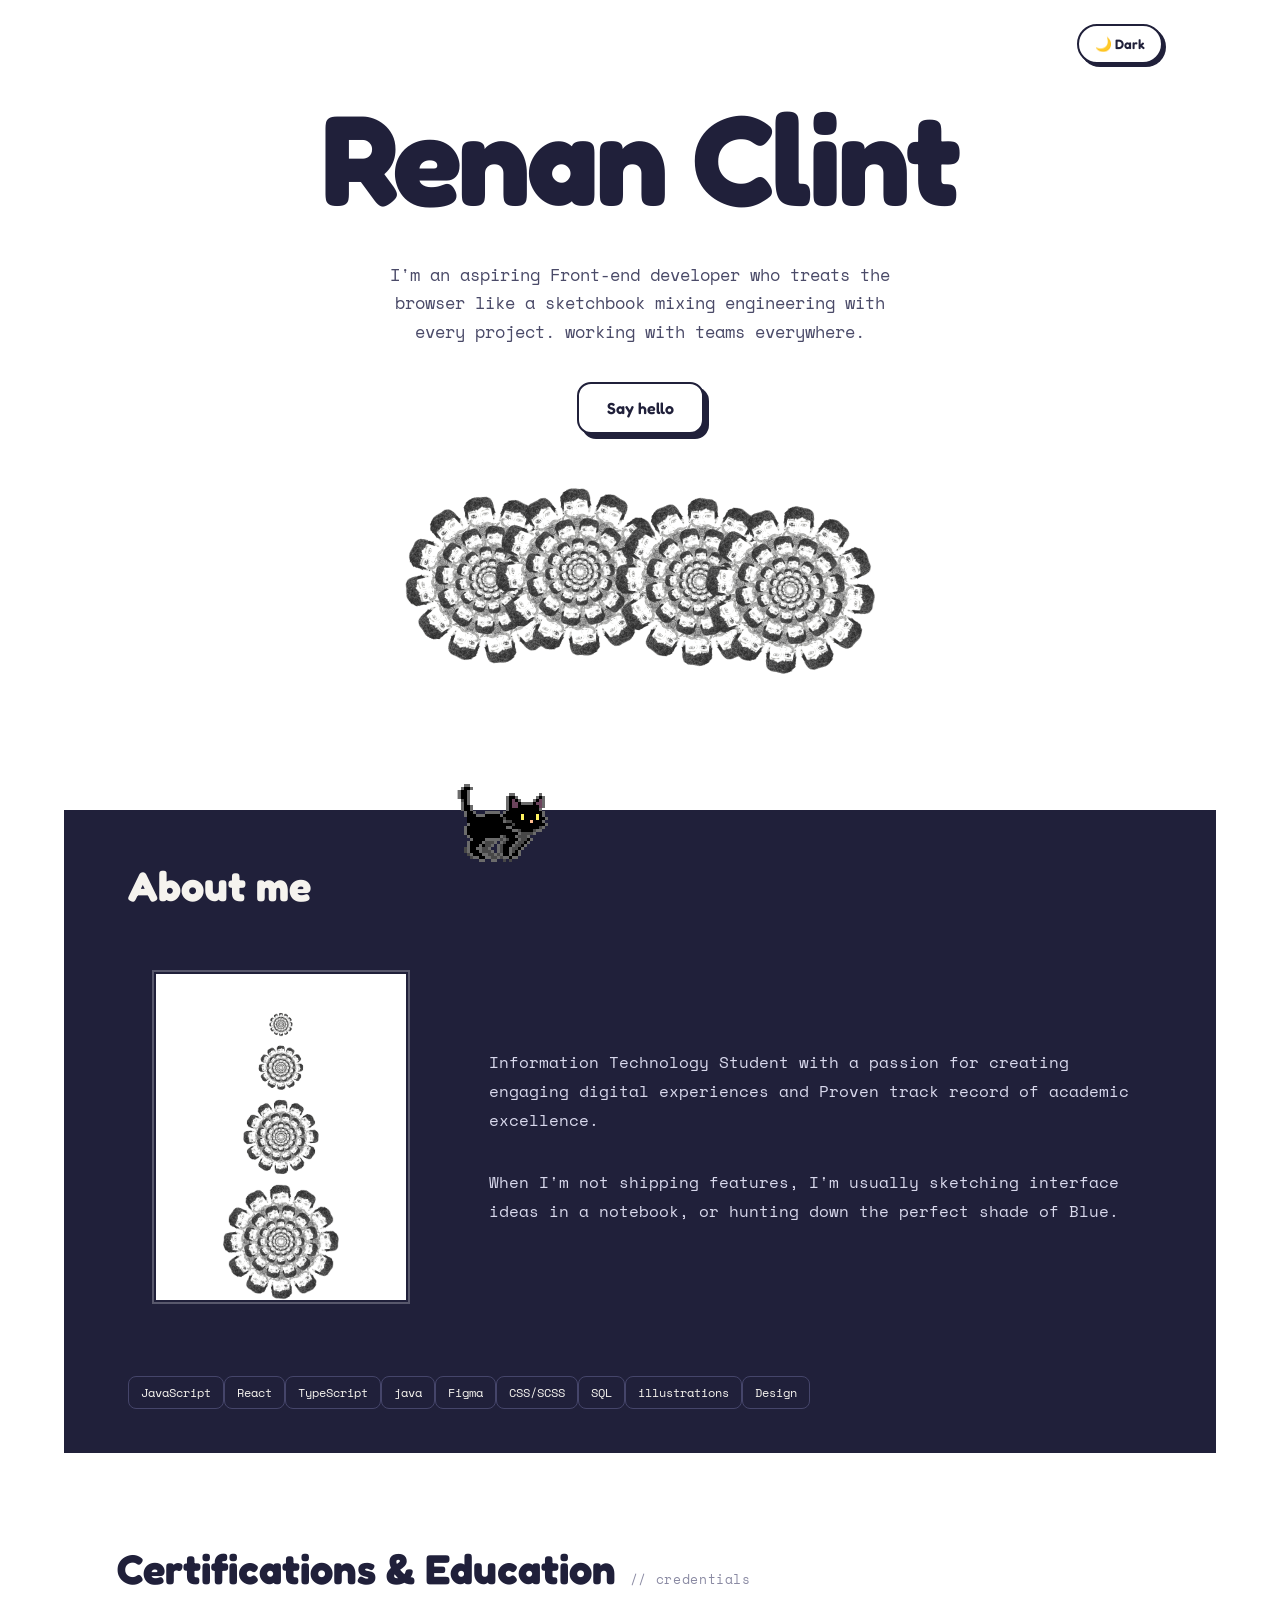
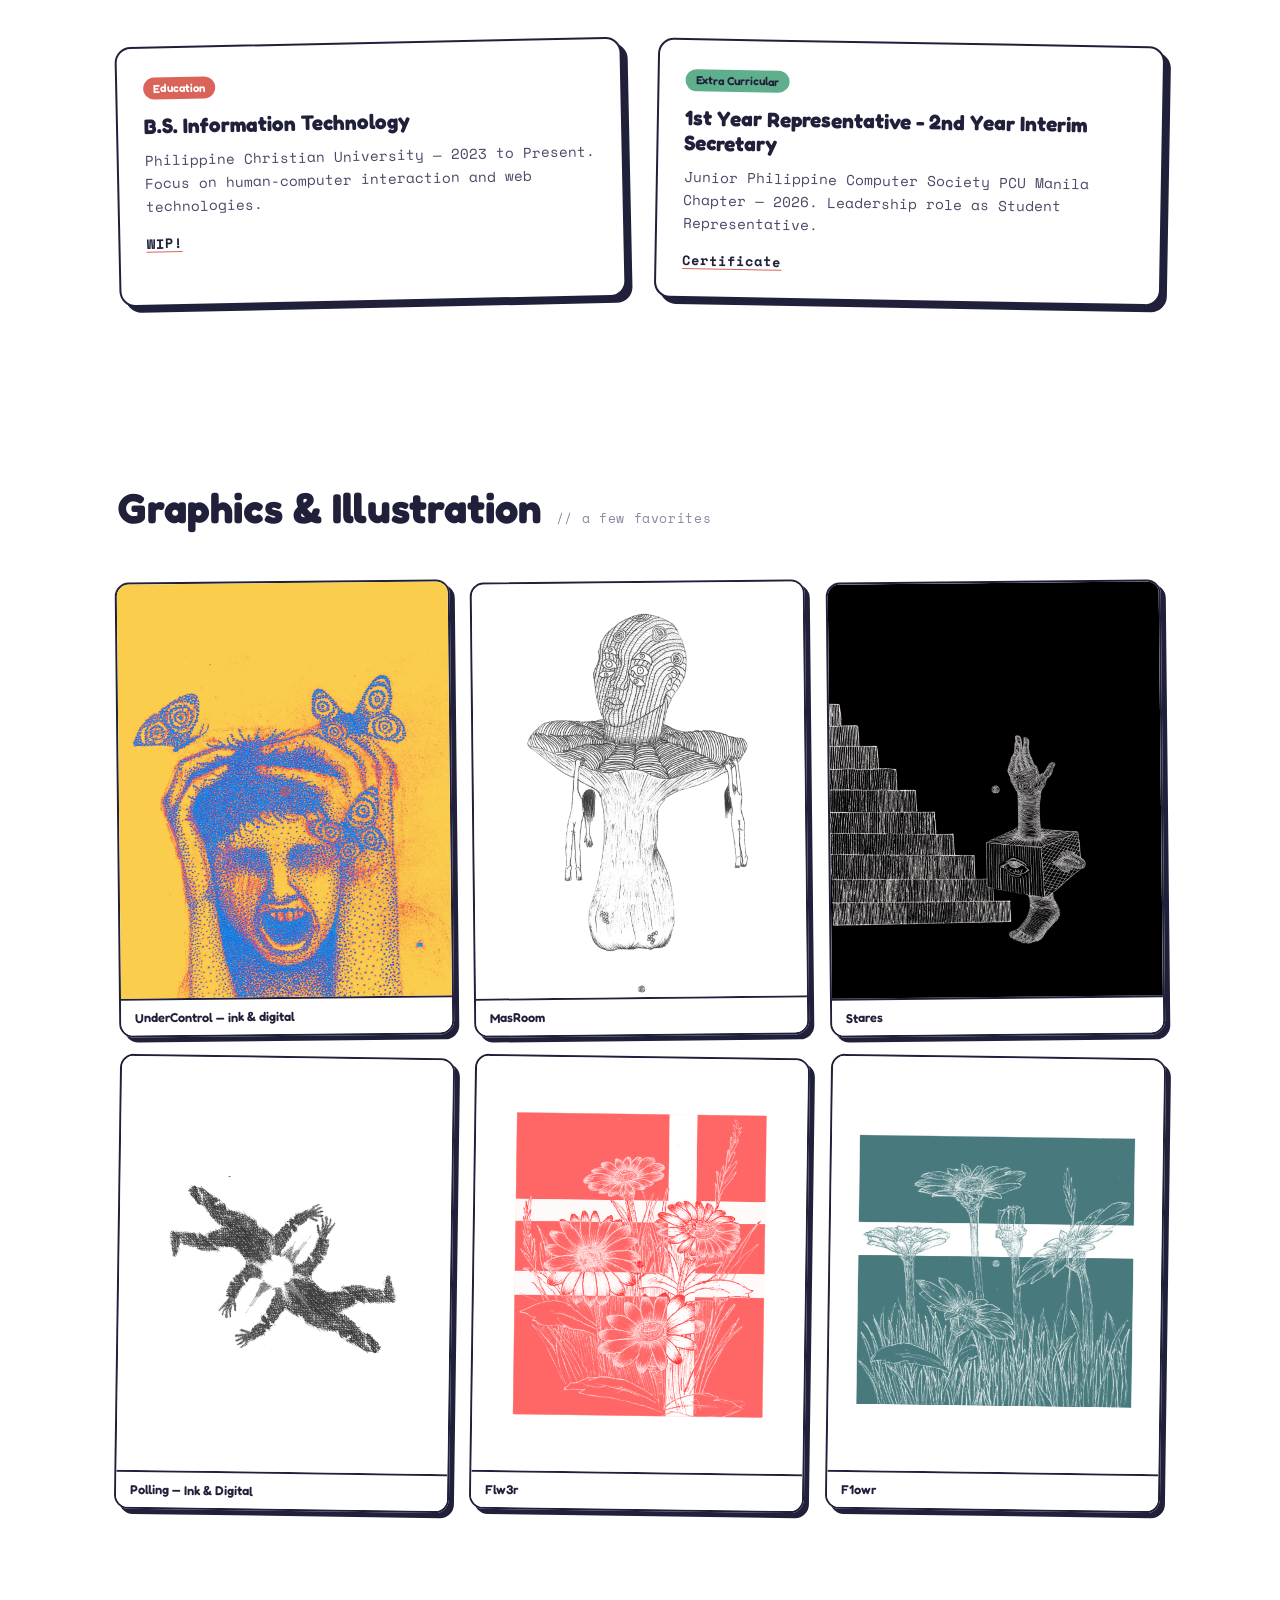
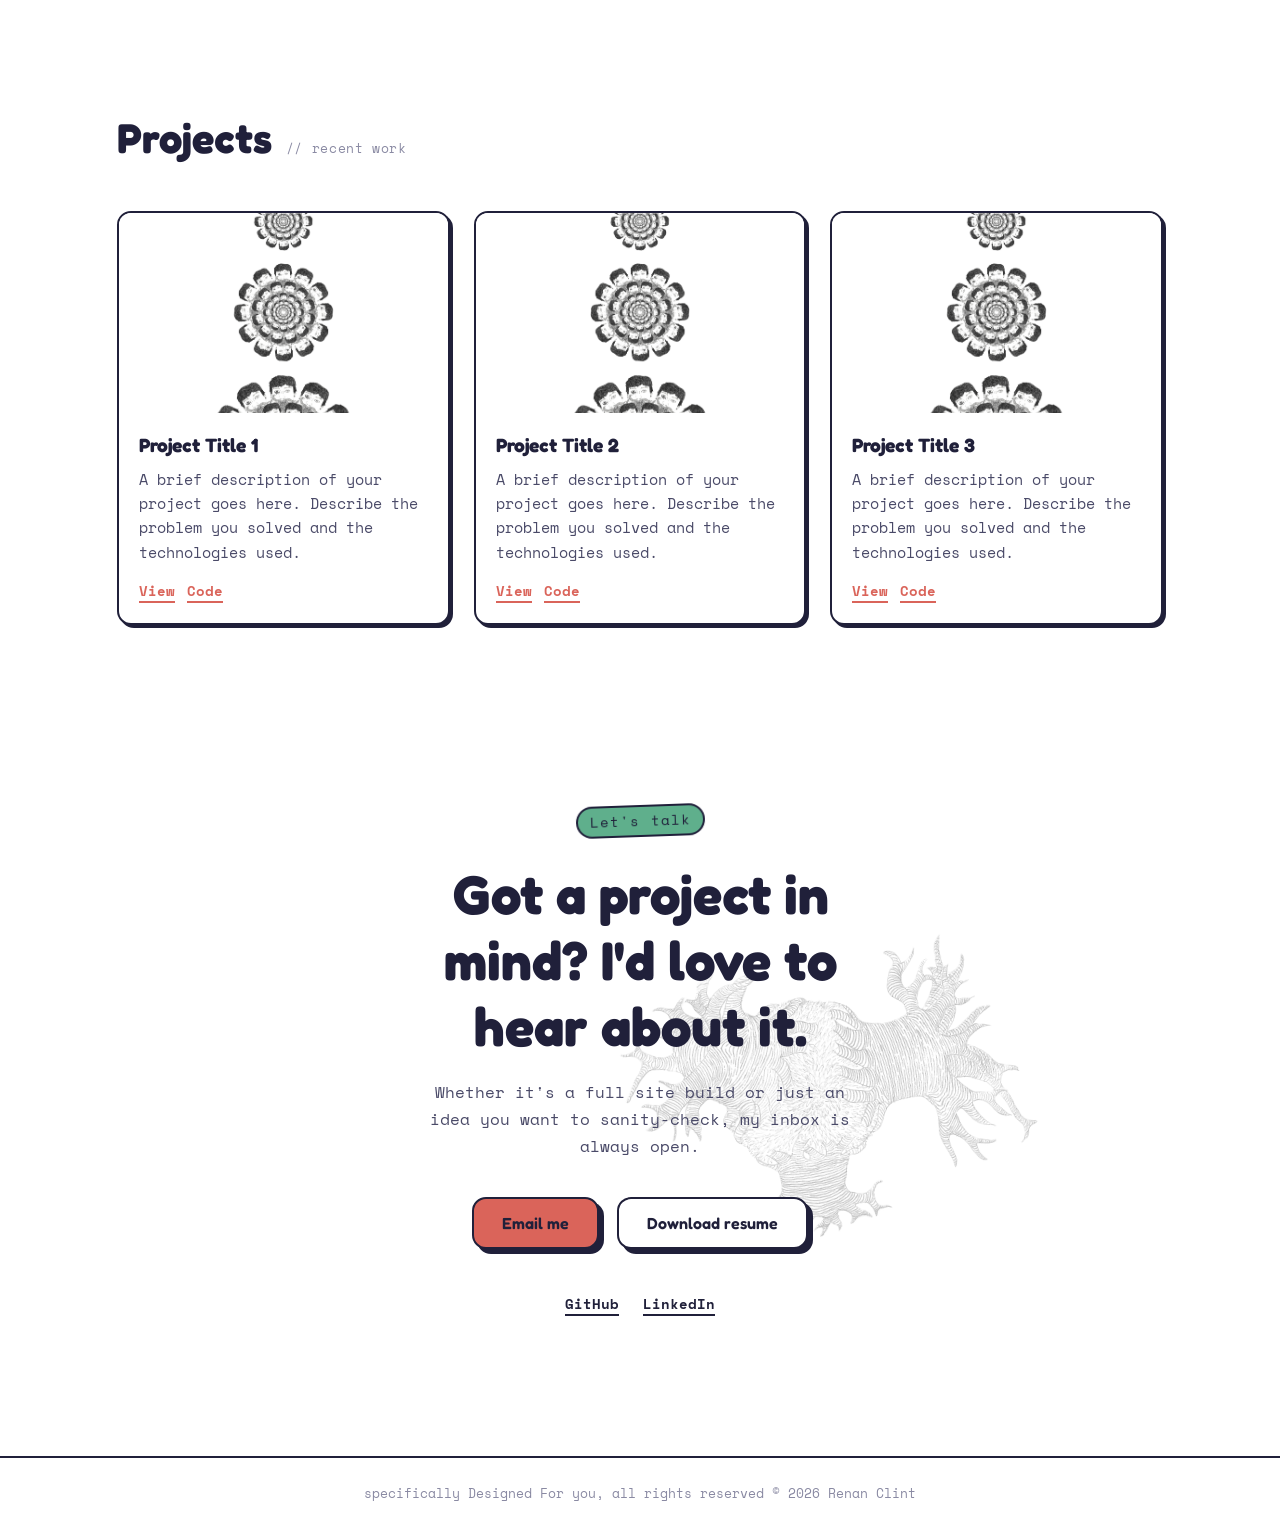
==== index.html @ 92da84ca "posa naga lakad" ====
<!DOCTYPE html>
<html lang="en">
<head>
<meta charset="UTF-8">
<meta name="viewport" content="width=device-width, initial-scale=1.0">
<title>Renan Clint — Portfolio</title>

<!-- Google Fonts: Fredoka (headings/display) + Space Mono (body/code accents) -->
<link rel="preconnect" href="https://fonts.googleapis.com">
<link href="https://fonts.googleapis.com/css2?family=Fredoka:wght@400;500;600;700&family=Space+Mono:wght@400;700&display=swap" rel="stylesheet">

<!-- All visual styling lives in styles.css -->
<link rel="stylesheet" href="styles.css">
</head>
<body>

  
<!-- =====================  NAV  ===================== -->
<!--<!nav>
  <div class="logo"><span class="dot"></span> renanclint</div>
  <ul class="nav-links">
    <li><a href="#home">Home</a></li>
    <li><a href="#about">About</a></li>
    <li><a href="#certifications">Education</a></li>
    <li><a href="#gallery">Gallery</a></li>
    <li><a href="#contact">Contact</a></li>
  </ul>
</nav>
-->
<!-- =====================  HERO / HOME  =====================
     Intro headline + CTA buttons. Edit the name, tagline, and
     hero-sub paragraph below to make this yours. -->
<section id="home">
  <button id="themeToggle" class="theme-toggle" type="button" aria-label="Toggle theme">🌙 Dark</button>

  <!-- decorative floating tags — purely visual, safe to delete or edit text -->
  <!--<div class="pin pin1">
    <img src="images/bilog.jpg" alt="">
  </div>
  <div class="pin pin2"><img src="images/bilog.jpg" alt="">
  </div>
  <div class="pin pin3"><img src="images/bilog.jpg" alt="">
  </div>
  <span class="eyebrow">Hi, I'm Renan Clint </span> -->
  <h1 class="name" id="name">
    <span data-img="images/tentclr.jpg">Renan</span>
    <span data-img="images/wally.jpg">Clint</span>
  </h1>

  <div class="hover-img" id="hoverImg"></div>

  <p class="hero-sub">I'm an aspiring Front-end developer who treats the browser like a sketchbook mixing engineering with every project. working with teams everywhere.</p>
  <div class="hero-cta">
    <a href="#contact" class="btn btn-secondary">Say hello</a>
  </div>

  <div class="photo-stack" id="stack">
    <div class="stack-card" data-base-x="-150" data-base-y="-10" data-rot="-8" style="z-index:1;">
      <img src="images/bilog.jpg" alt="">
    </div>
    <div class="stack-card" data-base-x="-60" data-base-y="-18" data-rot="-3" style="z-index:2;">
      <img src="images/bilog.jpg" alt="">
    </div>
    <div class="stack-card" data-base-x="60" data-base-y="-8" data-rot="3" style="z-index:3;">
      <img src="images/bilog.jpg" alt="">
    </div>
    <div class="stack-card" data-base-x="150" data-base-y="0" data-rot="8" style="z-index:4;">
      <img src="images/bilog.jpg" alt="">
    </div>
  </div>
</section>

<!-- =====================  ABOUT  =====================
     Left column: bio paragraphs + tech stack tags.
     Right column: timeline list (work experience). -->
<section id="about">
  <div class="section-head">
    <h2>About me</h2>
  </div>
  <div class="about-grid">
    <div class="about-visual">
      <div class="about-photo-frame">
        <img src="assts/6.jpg" alt="Portrait of Renan">
      </div>
    </div>

    <div class="about-copy">
      <p> Information Technology Student with a passion for creating engaging digital experiences and Proven track record of academic excellence.</p>
      <p style="margin-top:12px;">When I'm not shipping features, I'm usually sketching interface ideas in a notebook, or hunting down the perfect shade of Blue.</p>
     <!--
      <ul class="about-list">
        <li>
          <div class="role">1st year Representative - JPCS</div>
          <div class="meta">2023 — 2024</div>
        </li>
        <li>
          <div class="role"> Interim Secretary - JPCS</div>
          <div class="meta">2024 — 2025</div>
        </li>
      </ul> -->
    </div> <div class="stack"> 
        <span>JavaScript</span><span>React</span><span>TypeScript</span><span>java</span><span>Figma</span><span>CSS/SCSS</span><span>SQL</span><span>illustrations</span><span>Design</span>
      </div>
  </div>
</section>

<!-- =====================  CERTIFICATIONS & EDUCATION  =====================
     Each .card below is one certification or degree. Copy/paste a
     .card block to add more — the tab color cycles automatically
     based on card position (see .card:nth-child rules in styles.css). -->
<section id="certifications">
  <div class="section-head">
    <h2>Certifications &amp; Education</h2>
    <span class="tag">// credentials</span>
  </div>
  <div class="cert-grid">

    <!-- Certification 1 
    <div class="card">
      <span class="tab">Certification</span>
      <h3>AWS Certified Developer</h3>
      <p>Associate-level certification covering cloud application design, deployment, and debugging on AWS.</p>
      <div class="links">
        <a href="#">Verify</a>
      </div>
    </div>

     Certification 2
    <div class="card">
      <span class="tab">Certification</span>
      <h3>Google UX Design</h3>
      <p>Professional certificate covering user research, wireframing, prototyping, and usability testing.</p>
      <div class="links">
        <a href="#">Verify</a>
      </div>
    </div>
      -->

    <!-- Education 1 -->
    <div class="card card-clickable" data-img="assts/6.jpg" data-description="Focused on human-computer interaction and web technologies with hands-on projects in frontend development and UI/UX design.">
      <span class="tab">Education</span>
      <h3>B.S. Information Technology</h3>
      <p>Philippine Christian University — 2023 to Present. Focus on human-computer interaction and web technologies.</p>
      <div class="links">
        <a href="#">WIP!</a>
      </div>
    </div>

    <!-- Education 2 -->
    <div class="card card-clickable" data-img="assts/6.jpg" data-description="Served as student representative, organizing events and initiatives. Promoted leadership and community engagement among student body.">
      <span class="tab">Extra Curricular</span>
      <h3>1st Year Representative - 2nd Year Interim Secretary</h3>
      <p>Junior Philippine Computer Society PCU Manila Chapter — 2026. Leadership role as Student Representative.</p>
      <div class="links">
        <a href="#">Certificate</a>
      </div>
    </div>

  </div>
</section>

<!-- =====================  GALLERY  =====================
     A masonry-style grid of graphics/illustrations (see .gallery
     in styles.css). Swap the img src for your own artwork and edit
     the caption text under each. Add or remove .gallery-item
     blocks freely — the layout re-flows automatically.
     Clicking an image opens it full-size (see setupGalleryLightbox
     in script.js). -->
<section id="gallery">
  <div class="section-head">
    <h2>Graphics &amp; Illustration</h2>
    <span class="tag">// a few favorites</span>
  </div>
  <div class="gallery">

    <div class="gallery-item">
      <img src="assts/sgaw.jpg" alt="Illustration placeholder 1">
      <div class="caption">UnderControl — ink &amp; digital</div>
    </div>

    <div class="gallery-item">
      <img src="assts/polling.jpg" alt="Illustration placeholder 2">
      <div class="caption">Polling — Ink & Digital</div>
    </div>

    <div class="gallery-item">
      <img src="assts/mushroom.jpg" alt="Illustration placeholder 3">
      <div class="caption">MasRoom</div>
    </div>

    <div class="gallery-item">
      <img src="assts/plower 3.jpg" alt="Illustration placeholder 4">
      <div class="caption">Flw3r</div>
    </div>

    <div class="gallery-item">
      <img src="assts/stares.jpg" alt="Illustration placeholder 5">
      <div class="caption">Stares</div>
    </div>

    <div class="gallery-item">
      <img src="assts/plower 1.jpg" alt="Illustration placeholder 6">
      <div class="caption">F1owr</div>
    </div>

  </div>
</section>

<!-- =====================  PROJECTS  =====================
     Showcase your work and projects. Each .project-card 
     displays a project with title, description, and links. -->
<section id="projects">
  <div class="section-head">
    <h2>Projects</h2>
    <span class="tag">// recent work</span>
  </div>
  <div class="projects-grid">
    <div class="project-card">
      <img src="assts/6.jpg" alt="Project 1">
      <div class="project-content">
        <h3>Project Title 1</h3>
        <p>A brief description of your project goes here. Describe the problem you solved and the technologies used.</p>
        <div class="links">
          <a href="#">View</a>
          <a href="#">Code</a>
        </div>
      </div>
    </div>

    <div class="project-card">
      <img src="assts/6.jpg" alt="Project 2">
      <div class="project-content">
        <h3>Project Title 2</h3>
        <p>A brief description of your project goes here. Describe the problem you solved and the technologies used.</p>
        <div class="links">
          <a href="#">View</a>
          <a href="#">Code</a>
        </div>
      </div>
    </div>

    <div class="project-card">
      <img src="assts/6.jpg" alt="Project 3">
      <div class="project-content">
        <h3>Project Title 3</h3>
        <p>A brief description of your project goes here. Describe the problem you solved and the technologies used.</p>
        <div class="links">
          <a href="#">View</a>
          <a href="#">Code</a>
        </div>
      </div>
    </div>
  </div>
</section>

<!-- =====================  CONTACT  =====================
     Closing CTA — update the mailto link, resume link, and
     social links (currently placeholder "#" hrefs). -->
<section id="contact">
  <div class="floating-card" id="floatingCard" data-base-x="0" data-base-y="0" data-rot="4">
    <img src="images/Baobab.jpg" alt="Floating card background">
  </div>
  
  <div class="eyebrow" style="background:var(--mint);">Let's talk</div>
  <h2>Got a project in mind? I'd love to hear about it.</h2>
  <p>Whether it's a full site build or just an idea you want to sanity-check, my inbox is always open.</p>
  <div class="contact-row">
    <a href="mailto:renanclint@gmail.com" class="btn btn-primary">Email me</a>
    <a href="#" class="btn btn-secondary">Download resume</a>
  </div>
  <div class="social">
    <a href="https://github.com/Nantananan" target="_blank">GitHub</a>
    <a href="https://linkedin.com/in/renanclint" target="_blank">LinkedIn</a>
  </div>
</section>

<img src="assets/idle_right.png" class="cat-sprite" id="catSprite" alt="cat">

<!-- =====================  FOOTER  ===================== -->
<footer>
  specifically Designed For you,
  all rights reserved © 2026 Renan Clint
</footer>

<!-- Card Details Modal -->
<div class="card-modal" id="cardModal">
  <div class="card-modal-content">
    <button class="card-modal-close" id="cardModalClose">&times;</button>
    <img class="card-modal-img" id="cardModalImg" src="" alt="">
    <div class="card-modal-text">
      <h3 id="cardModalTitle"></h3>
      <p id="cardModalDescription"></p>
    </div>
  </div>
</div>

<!-- All interactive behavior lives in script.js -->
<script src="script.js"></script>


</body>
</html>
---- styles.css ----
/* ==========================================================
   PORTFOLIO STYLESHEET
   Theme: playful "scrapbook / pinboard" — tilted cards,
   hand-drawn accents, bold rounded display font.

   Table of contents:
     1. Color & font variables / global reset
     2. Nav bar
     3. Hero (#home)
     4. Section headers (shared style for About/Certifications/Gallery/Contact)
     5. Certifications & Education grid (sticky-note cards)
     6. Gallery (image grid)
     7. About panel (dark inverted block)
     8. Contact
     9. Footer

   Page order (in index.html) is:
     Hero → About → Certifications → Gallery → Contact
   ========================================================== */

/* ---- 1. Color palette & fonts (edit these to reskin the whole site) ---- */
:root{
  --cream:#ffffff;     /* page background */
  --ink:#20203A;       /* main text / borders / dark panels */
  --coral:#da645a;     /* primary accent (buttons, highlights) */
  --sunshine:#FFCA3A;  /* secondary accent (eyebrow tags) */
  --mint:#5faf8c;      /* accent color for pins/tabs */
  --grape:#9D6FE0;     /* accent color for pins/tabs */
  --paper:#FFFFFF;     /* card background */
  --bg-soft:#f4f1ea;   /* main canvas */
  --text-main:#20203A;
  --text-soft:#4a4a68;
  --text-subtle:#8a8aa3;
  --text-inverse:#f5f3ee;
  --text-inverse-soft:#d8d8ec;
  --muted:#4a4a68;
  --shadow: rgba(32,32,58,0.15);
}

body.dark-theme{
  --cream:#171a2b;
  --ink:#f5f3ee;
  --paper:#21263a;
  --bg-soft:#0e1220;
  --text-main:#f5f3ee;
  --text-soft:#edf2ff;
  --text-subtle:#040c3a;
  --text-inverse:#171a2b;
  --text-inverse-soft:#1e2a46;
  --muted:#1a4047;
  --sunshine:#ffd765;
  --mint:#79e3b5;
  --grape:#240469;
  --shadow: rgba(0,0,0,0.35);
}

* { margin: 0; padding: 0; box-sizing: border-box; }

body {
  min-height: 100vh;
  background: var(--bg-soft);
  color: var(--ink);
  font-family: 'Helvetica Neue', Arial, sans-serif;
  overflow-x: hidden;
  transition: background 0.2s ease, color 0.2s ease;
}

.name {
  font-size: clamp(3rem, 10vw, 8rem);
  font-weight: 800;
  letter-spacing: -0.02em;
  color: var(--text-main);
  cursor: default;
  user-select: none;
  position: relative;
  display: inline-block;
}

.name span {
  position: relative;
  transition: color 0.3s ease;
}

.name span:hover {
  color: #3296f3;
}

.hover-img {
  position: fixed;
  top: 0;
  left: 0;
  width: 180px;
  height: 260px;
  border-radius: 10px;
  background-size: cover;
  background-position: center;
  pointer-events: none;
  opacity: 0;
  transform: translate(-50%, -50%) scale(0.85) rotate(-4deg);
  transition: opacity 0.25s ease, transform 0.35s cubic-bezier(.2,.8,.2,1);
  z-index: 10;
  box-shadow: 0 0px 0px rgba(0,0,0,0.25);
}

.hover-img.active {
  opacity: 1;
  transform: translate(-50%, -50%) scale(1) rotate(-4deg);
}

/* ---- global reset ---- */
*{box-sizing:border-box;}
html{scroll-behavior:smooth;}
body{
  margin:0;
  min-height:100vh;
  background:var(--cream);
  color:var(--text-main);
  font-family:'Space Mono', monospace;
  -webkit-font-smoothing:antialiased;
  overflow-x:hidden;
}
h1,h2,h3,.display{
  font-family:'Fredoka', sans-serif;
  font-weight:700;
  margin:0;
  color:var(--text-main);
}
a{color:inherit;}
::selection{background:var(--sunshine); color:var(--ink);}

/* focus visibility */
a:focus-visible, button:focus-visible{
  outline:3px solid var(--grape);
  outline-offset:3px;
}

@media (prefers-reduced-motion: reduce){
  *{animation-duration:0.001ms !important; transition-duration:0.001ms !important;}
}

.photo-stack {
  position: relative;
  width: min(520px, 88vw);
  height: 240px;
  margin: 36px auto 0;
  display: block;
}

#stack-about {
  margin-top: 60px;
  margin-bottom: 20px;
}

.stack-card {
  position: absolute;
  top: 50%;
  left: 50%;
  width: 170px;
  height: 170px;
  border: none;
  border-radius: 0;
  background: transparent;
  box-shadow: none;
  overflow: visible;
  transition: transform 0.45s cubic-bezier(.22,1,.36,1);
  will-change: transform;
}

.stack-card img {
  width: 100%;
  height: 100%;
  object-fit: cover;
  pointer-events: none;
  display: block;
  border-radius: 0;
}

/* ---- 2. Nav bar: sticky top bar with logo + jump links ---- */
/*
nav{
  position:sticky; top:0; z-index:50;
  display:flex; align-items:center; justify-content:space-between;
  padding:18px 6vw;
  background:rgba(255,248,237,0.85);
  backdrop-filter:blur(8px);
  border-bottom:2px solid var(--ink);
}
body.dark-theme nav{
  background:rgba(14,18,32,0.82);
}
.logo{
  font-family:'Fredoka',sans-serif;
  font-weight:700;
  font-size:1.3rem;
  display:flex; align-items:center; gap:8px;
  color:var(--text-main);
}
.logo .dot{
  width:12px;height:12px;border-radius:50%;
  background:var(--coral);
  display:inline-block;
}
.nav-links{
  display:flex; gap:28px;
  list-style:none; margin:0; padding:0;
  font-size:0.95rem;
}
.nav-links a{
  text-decoration:none;
  position:relative;
  padding-bottom:3px;
  color:var(--text-main);
}
.nav-links a::after{
  content:"";
  position:absolute; left:0; bottom:0;
  width:0; height:3px;
  background:var(--coral);
  transition:width 0.25s ease;
}
.nav-links a:hover::after{width:100%;}

/* highlighted by script.js while its section is in view (see highlightActiveNavLink) */
.nav-links a.active::after{width:100%;}
-->
section{
  padding:90px 6vw;
  max-width:1200px;
  margin:0 auto;
}

/* ---- 3. Hero (#home): intro headline + floating "pinned note" decorations ---- */
#home{
  padding-top:70px;
  min-height:90vh;
  display:flex;
  flex-direction:column;
  justify-content:center;
  align-items:center;
  text-align:center;
  position:relative;
  overflow:hidden;
}
.theme-toggle{
  position:absolute;
  top:24px;
  right:6vw;
  z-index:20;
  border:2px solid var(--ink);
  background:var(--paper);
  color:var(--ink);
  font-family:'Fredoka',sans-serif;
  font-weight:600;
  font-size:0.85rem;
  padding:10px 16px;
  border-radius:999px;
  cursor:pointer;
  box-shadow:3px 3px 0 var(--ink);
  transition:transform 0.15s ease, box-shadow 0.15s ease;
}
.theme-toggle:hover{
  transform:translate(-2px,-2px);
  box-shadow:5px 5px 0 var(--ink);
}
.eyebrow{
  display:inline-block;
  font-size:0.85rem;
  letter-spacing:0.08em;
  background:var(--sunshine);
  border:2px solid var(--ink);
  padding:4px 12px;
  border-radius:20px;
  transform:rotate(-2deg);
  margin-bottom:24px;
  position:relative;
  z-index:2;
}
.hero-title{
  font-size:clamp(2.6rem, 7vw, 5.5rem);
  line-height:1.02;
  max-width:14ch;
}
.hero-title .highlight{
  color:var(--coral);
  position:relative;
  display:inline-block;
}
.hero-sub{
  margin-top:26px;
  max-width:52ch;
  font-size:1.05rem;
  line-height:1.7;
  color:var(--text-soft);
}
.hero-cta{
  margin-top:36px;
  display:flex;
  gap:16px;
  flex-wrap:wrap;
}
.btn{
  font-family:'Fredoka',sans-serif;
  font-weight:600;
  font-size:1rem;
  padding:14px 28px;
  border-radius:14px;
  border:2px solid var(--ink);
  text-decoration:none;
  cursor:pointer;
  display:inline-block;
  transition:transform 0.15s ease, box-shadow 0.15s ease;
  box-shadow:5px 5px 0 var(--ink);
}
.btn:hover{
  transform:translate(-3px,-3px);
  box-shadow:8px 8px 0 var(--ink);
}
.btn-primary{background:var(--coral); color:var(--ink);}
.btn-secondary{background:var(--paper); color:var(--ink);}

/* the 3 little sticky-note tags floating in the hero (☕ / ✦ / 🛠) —
   each has its own rotation + animation-delay so they drift out of sync */
.pin{
  position:absolute;
  font-family:'Fredoka',sans-serif;
  font-weight:600;
  padding:10px 16px;
  border:2px solid var(--ink);
  border-radius:10px;
  font-size:0.85rem;
  box-shadow:4px 4px 0 var(--ink);
  animation:float 6s ease-in-out infinite;
}
.pin1{background:var(--mint); top:8%; right:10%; transform:rotate(6deg); animation-delay:0s;}
.pin2{background:var(--grape); color:white; top:38%; right:2%; transform:rotate(-4deg); animation-delay:1.2s;}
.pin3{background:var(--sunshine); top:65%; right:16%; transform:rotate(3deg); animation-delay:2.4s;}
@keyframes float{
  0%,100%{transform:translateY(0) rotate(var(--r,0deg));}
  50%{transform:translateY(-10px) rotate(var(--r,0deg));}
}
@media (max-width:900px){ .pin{display:none;} }

/* ---- 4. Section headers: reusable "Heading + // tag" style used by
   About, Certifications, Gallery, and Contact ---- */
.section-head{
  display:flex;
  align-items:baseline;
  gap:14px;
  margin-bottom:48px;
}
.section-head h2{
  font-size:clamp(1.8rem,4vw,2.6rem);
  color:var(--text-main);
}
.section-head .tag{
  font-size:0.8rem;
  color:var(--text-subtle);
  letter-spacing:0.05em;
}
#about .section-head h2,
#about .section-head .tag,
#about .section-head {
  color:var(--text-inverse);
}
#about .section-head .tag {
  color:var(--text-inverse-soft);
}

/* ---- 5. Certifications & Education grid: responsive auto-fit grid of
   "sticky note" cards ---- */
.cert-grid{
  display:grid;
  grid-template-columns:repeat(auto-fit, minmax(280px, 1fr)); /* auto-wraps to fewer columns on smaller screens */
  gap:32px;
}
.card{
  background:var(--paper);
  border:2px solid var(--ink);
  border-radius:16px;
  padding:26px;
  box-shadow:6px 6px 0 var(--ink); /* flat "hard shadow" for the sticker look */
  transition:transform 0.2s ease, box-shadow 0.2s ease;
  cursor:default;
}
/* alternate slight tilt left/right so cards look hand-placed */
.card:nth-child(odd){transform:rotate(-1.2deg);}
.card:nth-child(even){transform:rotate(1deg);}
/* on hover: straighten out + lift + deepen the shadow */
.card:hover{
  transform:translateY(-6px) rotate(0deg);
  box-shadow:10px 10px 0 var(--ink);
}
.card .tab{
  display:inline-block;
  font-family:'Fredoka',sans-serif;
  font-size:0.72rem;
  font-weight:600;
  padding:4px 10px;
  border-radius:20px;
  margin-bottom:14px;
}
/* cycle the tab (category label: Certification / Education) through the 4 accent colors, in order */
.card:nth-child(4n+1) .tab{background:var(--coral); color:white;}
.card:nth-child(4n+2) .tab{background:var(--mint);}
.card:nth-child(4n+3) .tab{background:var(--grape); color:white;}
.card:nth-child(4n+4) .tab{background:var(--sunshine);}
.card h3{
  font-size:1.3rem;
  margin-bottom:10px;
}
.card p{
  font-size:0.9rem;
  line-height:1.6;
  color:var(--text-soft);
  margin:0 0 16px;
}
.card .links{
  display:flex; gap:14px;
  font-size:0.85rem;
  font-weight:700;
}
.card .links a{
  text-decoration:underline;
  text-decoration-color:var(--coral);
  text-underline-offset:3px;
}

/* ---- 6. Gallery: masonry-style photo/graphics grid.
   Uses CSS columns so images of different heights stack neatly
   without gaps (like a Pinterest board). ---- */
.gallery{
  columns:3 240px;   /* 3 columns on wide screens, auto-collapses on narrow ones */
  column-gap:20px;
}
.gallery-item{
  break-inside:avoid;      /* prevents an image from splitting across columns */
  margin-bottom:20px;
  border:2px solid var(--ink);
  border-radius:14px;
  overflow:hidden;
  box-shadow:5px 5px 0 var(--ink);
  transform:rotate(-0.6deg);
  transition:transform 0.2s ease, box-shadow 0.2s ease;
}
.gallery-item:nth-child(even){transform:rotate(0.8deg);}
.gallery-item:hover{
  transform:rotate(0deg) scale(1.02);
  box-shadow:8px 8px 0 var(--ink);
}
.gallery-item img{
  display:block;
  width:100%;
  height:auto;
  cursor:zoom-in; /* hints that script.js opens these in a lightbox on click */
}
.gallery-item .caption{
  font-family:'Fredoka',sans-serif;
  font-size:0.8rem;
  font-weight:600;
  padding:10px 14px;
  background:var(--paper);
  border-top:2px solid var(--ink);
}

/* lightbox overlay created/toggled by script.js (openLightbox / closeLightbox) */
.lightbox{
  position:fixed; inset:0; z-index:100;
  background:rgba(32,32,58,0.92);
  display:flex; align-items:center; justify-content:center;
  padding:5vw;
  opacity:0; pointer-events:none;
  transition:opacity 0.2s ease;
}
.lightbox.is-open{opacity:1; pointer-events:auto;}
.lightbox img{
  max-width:90vw; max-height:80vh;
  border:3px solid var(--cream);
  border-radius:12px;
}
.lightbox .lightbox-close{
  position:absolute; top:24px; right:6vw;
  font-family:'Fredoka',sans-serif;
  font-weight:700; font-size:1rem;
  background:var(--coral); color:var(--ink);
  border:2px solid var(--cream);
  border-radius:10px;
  padding:16px 16px;
  cursor:pointer;
}

/* ---- 7. Projects: grid layout for project showcase ---- */
.projects-grid{
  display:grid;
  grid-template-columns:repeat(auto-fit, minmax(280px, 1fr));
  gap:24px;
  margin-top:40px;
}
.project-card{
  border:2px solid var(--ink);
  border-radius:14px;
  overflow:hidden;
  background:var(--paper);
  box-shadow:3px 3px 0 var(--ink);
  transition:transform 0.2s ease, box-shadow 0.2s ease;
  display:flex;
  flex-direction:column;
}
.project-card:hover{
  transform:translate(-3px, -3px);
  box-shadow:6px 6px 0 var(--ink);
}
.project-card img{
  width:100%;
  height:200px;
  object-fit:cover;
  display:block;
}
.project-content{
  padding:20px;
  display:flex;
  flex-direction:column;
  flex-grow:1;
}
.project-card h3{
  font-size:1.2rem;
  margin-bottom:10px;
  color:var(--text-main);
}
.project-card p{
  font-size:0.95rem;
  line-height:1.6;
  color:var(--text-soft);
  margin-bottom:16px;
  flex-grow:1;
}
.project-card .links{
  display:flex;
  gap:12px;
}
.project-card .links a{
  font-size:0.9rem;
  font-weight:600;
  text-decoration:none;
  color:var(--coral);
  border-bottom:2px solid var(--coral);
  transition:color 0.2s ease;
}
.project-card .links a:hover{
  color:var(--ink);
}

/* ---- 8. About panel: dark inverted block (contrast pause between the
   light Hero and Certifications sections). Sharp-edged + full-bleed via
   negative-margin trick (max-width:none + margin:0 6vw). ---- */
#about{
  background:var(--ink);
  color:var(--cream);
  border-radius:0px;
  margin:0 5vw;
  max-width:none;
  width:auto;
  padding:50px 5vw;
}
#about .section-head .tag{color:var(--text-inverse-soft);}
#about h2,
#about p,
#about li,
#about .role,
#about .meta,
#about .stack span{
  color:var(--text-inverse);
}
.about-grid{
  display:grid;
  grid-template-columns: 305px minmax(0, 1fr);
  gap:56px;
  align-items:center;
}
.about-visual{
  display:flex;
  justify-content:center;
  align-items:center;
}
.about-photo-frame{
  position:relative;
  width:min(100%, 280px);
  background:transparent;
  border:3px solid var(--ink);
  padding:10px;
  box-shadow:none;
  margin:0 auto;
}
.about-photo-frame::before{
  content:"";
  position:absolute;
  inset:8px;
  border:2px solid rgba(255,255,255,0.25);
  pointer-events:none;
}
.about-photo-frame img{
  display:block;
  width:100%;
  height:330px;
  object-fit:cover;
  border:2px solid var(--ink);
  background:var(--bg-soft);
  box-shadow:none;
}
.about-copy{
  display:flex;
  flex-direction:column;
  gap:20px;
}
@media (max-width:800px){
  .about-grid{grid-template-columns:1fr;}
  .about-photo-frame{transform:rotate(0deg);}
}
#about p{
  line-height:1.8;
  font-size:1.02rem;
  color:var(--text-inverse-soft);
}
.stack{
  /* display:; */
  flex-wrap:wrap;
  gap:16px;
  margin-top:8px;
  justify-content: space-evenly;
}
.stack span{
  font-family:'Space Mono',monospace;
  font-size:0.78rem;
  padding:6px 12px;
  border:1px solid #45456a;
  border-radius:8px;
  color:var(--text-inverse-soft);
}
.about-list{
  list-style:none;
  margin:0; padding:0;
  display:flex;
  flex-direction:column;
  gap:18px;
}
.about-list li{
  border-bottom:1px solid #35355a;
  padding-bottom:16px;
}
.about-list .role{
  font-family:'Fredoka',sans-serif;
  font-weight:600;
  color:var(--sunshine);
}
.about-list .meta{
  font-size:0.8rem;
  color:var(--text-inverse-soft);
  margin-top:4px;
}

/* ---- 8. Contact: centered closing CTA + social links ---- */
#contact{
  text-align:center;
  padding-bottom:140px;
  position:relative;
  overflow:hidden;
}
#contact h2{
  font-size:clamp(2rem,6vw,3.4rem);
  max-width:16ch;
  margin:0 auto 20px;
  position:relative;
  z-index:2;
}
#contact p{
  color:var(--text-soft);
  max-width:44ch;
  margin:0 auto 36px;
  line-height:1.7;
  position:relative;
  z-index:2;
}
.contact-row{
  display:flex;
  justify-content:center;
  gap:18px;
  flex-wrap:wrap;
  position:relative;
  z-index:2;
}
.social{
  display:flex;
  justify-content:center;
  gap:24px;
  margin-top:44px;
  font-size:0.9rem;
  font-weight:700;
  position:relative;
  z-index:2;
}
.social a{text-decoration:none; border-bottom:2px solid var(--ink);}
.hero{
  position:relative;
  overflow:visible; /* don't clip the section */
}

.floating-card{
  position:absolute;
  right:-5%;
  top:50%;
  transform:translateY(-50%);
  width:480px;          /* scale as needed */
  aspect-ratio:1080/1350; /* matches the source image, no distortion */
  height:auto;
  z-index:0;             /* behind your text/buttons */
  pointer-events:auto;   /* so hover works */
  opacity:0.35;
  transition:opacity 0.45s cubic-bezier(.22,1,.36,1),
             transform 0.45s cubic-bezier(.22,1,.36,1);
  will-change:transform, opacity;
}

.floating-card img{
  width:100%;
  height:100%;
  object-fit:contain;   /* shows full artwork, nothing cropped */
  display:block;
}

.floating-card:hover{
  opacity:0.6;
  transform:translateY(-50%) scale(1.03);
}

@media (max-width:1024px){
  .floating-card{
    width:70%;
    right:-10%;
    opacity:0.25;
  }
}

/* ---- 8. Card Modal/Details Popup ---- */
.card-modal{
  position:fixed; inset:0; z-index:100;
  background:rgba(32,32,58,0.92);
  display:flex; align-items:center; justify-content:center;
  padding:5vw;
  opacity:0; pointer-events:none;
  transition:opacity 0.3s ease;
}
.card-modal.is-open{
  opacity:1; pointer-events:auto;
}
.card-modal-content{
  position:relative;
  background:var(--paper);
  border:2px solid var(--ink);
  border-radius:14px;
  max-width:500px;
  width:100%;
  overflow:hidden;
  box-shadow:8px 8px 0 var(--ink);
  display:flex;
  flex-direction:column;
}
.card-modal-img{
  width:100%;
  height:280px;
  object-fit:cover;
  display:block;
}
.card-modal-text{
  padding:24px;
}
.card-modal-text h3{
  font-size:1.4rem;
  margin-bottom:12px;
  color:var(--text-main);
}
.card-modal-text p{
  font-size:0.95rem;
  line-height:1.7;
  color:var(--text-soft);
}
.card-modal-close{
  position:absolute; top:12px; right:12px;
  width:40px; height:40px;
  background:var(--coral);
  border:2px solid var(--ink);
  border-radius:50%;
  color:var(--ink);
  font-size:24px;
  font-weight:700;
  cursor:pointer;
  display:flex; align-items:center; justify-content:center;
  z-index:10;
  transition:transform 0.2s ease;
}
.card-modal-close:hover{
  transform:scale(1.1);
}
.card-clickable{
  cursor:pointer;
  transition:background 0.2s ease;
}
.card-clickable:hover{
  background:var(--bg-soft);
}

/* ---------- CAT SPRITE ---------- */
.cat-sprite{
  position:fixed;
  top:0;
  left:0;
  width:96px;
  height:96px;
  image-rendering:pixelated; /* keep pixel art crisp when scaled */
  z-index:9999;
  pointer-events:none;
  will-change:transform;
}

/* ---- 9. Footer ---- */
footer{
  text-align:center;
  padding:26px;
  font-size:0.8rem;
  color:var(--text-subtle);
  border-top:2px solid var(--ink);
}

/* ======================================================================
   RESPONSIVE DESIGN - TABLET & MOBILE OPTIMIZATIONS
   ====================================================================== */

/* ---- MEDIUM SCREENS (768px - 1024px) ---- */
@media (max-width: 1024px) {
  section {
    padding: 70px 5vw;
  }

  .photo-stack {
    height: 200px;
    width: min(450px, 85vw);
  }

  .stack-card {
    width: 140px;
    height: 140px;
  }

  .name {
    font-size: clamp(2.5rem, 8vw, 6rem);
  }

  .gallery {
    columns: 2 200px;
    column-gap: 16px;
  }

  .gallery-item {
    margin-bottom: 16px;
    box-shadow: 4px 4px 0 var(--ink);
  }

  .about-grid {
    grid-template-columns: 1fr;
    gap: 40px;
  }

  .about-photo-frame {
    width: min(100%, 250px);
  }

  .about-photo-frame img {
    height: 280px;
  }

  #about {
    padding: 40px 5vw;
  }

  .cert-grid {
    gap: 24px;
  }

  .projects-grid {
    gap: 20px;
  }

  .btn {
    font-size: 0.95rem;
    padding: 12px 24px;
    box-shadow: 4px 4px 0 var(--ink);
  }

  .btn:hover {
    box-shadow: 6px 6px 0 var(--ink);
  }

  .theme-toggle {
    font-size: 0.8rem;
    padding: 8px 14px;
    box-shadow: 2px 2px 0 var(--ink);
  }

  .floating-card {
    display: none;
  }
}

/* ---- SMALL SCREENS / TABLETS (600px - 768px) ---- */
@media (max-width: 768px) {
  section {
    padding: 60px 4vw;
  }

  #home {
    padding-top: 50px;
    min-height: 85vh;
  }

  .name {
    font-size: clamp(2rem, 7vw, 4.5rem);
  }

  .hero-sub {
    font-size: 0.95rem;
    max-width: 45ch;
  }

  .hero-cta {
    flex-direction: column;
    align-items: center;
    gap: 12px;
  }

  .btn {
    font-size: 0.9rem;
    padding: 11px 22px;
    box-shadow: 3px 3px 0 var(--ink);
    width: 100%;
    max-width: 300px;
  }

  .btn:hover {
    box-shadow: 5px 5px 0 var(--ink);
  }

  .photo-stack {
    height: 180px;
    width: min(400px, 80vw);
    margin: 24px auto 0;
  }

  .stack-card {
    width: 120px;
    height: 120px;
  }

  .theme-toggle {
    top: 20px;
    right: 4vw;
    font-size: 0.75rem;
    padding: 8px 12px;
    box-shadow: 2px 2px 0 var(--ink);
  }

  .theme-toggle:hover {
    box-shadow: 3px 3px 0 var(--ink);
    transform: translate(-1px, -1px);
  }

  .section-head {
    margin-bottom: 36px;
    flex-wrap: wrap;
  }

  .section-head h2 {
    font-size: clamp(1.5rem, 3.5vw, 2.2rem);
    width: 100%;
  }

  .section-head .tag {
    font-size: 0.7rem;
  }

  .cert-grid {
    grid-template-columns: repeat(auto-fit, minmax(240px, 1fr));
    gap: 20px;
  }

  .card {
    padding: 20px;
    box-shadow: 4px 4px 0 var(--ink);
  }

  .card h3 {
    font-size: 1.1rem;
  }

  .card p {
    font-size: 0.85rem;
  }

  .gallery {
    columns: 2 160px;
    column-gap: 12px;
  }

  .gallery-item {
    margin-bottom: 12px;
    box-shadow: 3px 3px 0 var(--ink);
    border-radius: 10px;
  }

  .gallery-item .caption {
    font-size: 0.75rem;
    padding: 8px 10px;
  }

  .lightbox .lightbox-close {
    top: 16px;
    right: 4vw;
    padding: 12px 12px;
    font-size: 1.5rem;
  }

  .projects-grid {
    grid-template-columns: repeat(auto-fit, minmax(240px, 1fr));
    gap: 16px;
  }

  .project-card img {
    height: 180px;
  }

  .project-card h3 {
    font-size: 1.05rem;
  }

  .project-card p {
    font-size: 0.85rem;
  }

  #about {
    padding: 35px 4vw;
    margin: 0 3vw;
  }

  #about .section-head {
    flex-direction: column;
    align-items: flex-start;
  }

  #about .section-head h2 {
    font-size: clamp(1.4rem, 3vw, 2rem);
  }

  #about p {
    font-size: 0.95rem;
  }

  .about-photo-frame {
    width: min(100%, 220px);
  }

  .about-photo-frame img {
    height: 240px;
  }

  .stack span {
    font-size: 0.7rem;
    padding: 4px 10px;
  }

  #contact {
    padding: 50px 4vw 100px;
  }

  #contact h2 {
    font-size: clamp(1.6rem, 5vw, 2.6rem);
    max-width: 20ch;
    margin-bottom: 16px;
  }

  #contact p {
    font-size: 0.95rem;
    margin-bottom: 28px;
  }

  .contact-row {
    flex-direction: column;
    align-items: center;
    gap: 12px;
  }

  .contact-row a {
    width: 100%;
    max-width: 300px;
  }

  .social {
    gap: 16px;
    margin-top: 32px;
    font-size: 0.85rem;
    flex-wrap: wrap;
  }

  .card-modal-content {
    max-width: 90vw;
  }

  .card-modal-img {
    height: 240px;
  }

  .card-modal-text {
    padding: 16px;
  }

  .card-modal-text h3 {
    font-size: 1.2rem;
  }

  .card-modal-text p {
    font-size: 0.85rem;
  }

  .eyebrow {
    font-size: 0.75rem;
    padding: 3px 10px;
  }
}

/* ---- MOBILE SCREENS (480px - 600px) ---- */
@media (max-width: 600px) {
  section {
    padding: 50px 4vw;
  }

  body {
    font-size: 14px;
  }

  #home {
    padding-top: 45px;
    min-height: 80vh;
  }

  .name {
    font-size: clamp(1.8rem, 6vw, 3.5rem);
    letter-spacing: -0.01em;
  }

  .hero-sub {
    font-size: 0.9rem;
    max-width: 40ch;
    margin-top: 20px;
  }

  .hero-cta {
    margin-top: 24px;
    gap: 10px;
  }

  .btn {
    font-size: 0.85rem;
    padding: 10px 20px;
    box-shadow: 2px 2px 0 var(--ink);
    width: 100%;
  }

  .btn:hover {
    box-shadow: 4px 4px 0 var(--ink);
    transform: translate(-2px, -2px);
  }

  .photo-stack {
    height: 160px;
    width: min(320px, 75vw);
    margin: 20px auto 0;
  }

  .stack-card {
    width: 100px;
    height: 100px;
  }

  .theme-toggle {
    top: 16px;
    right: 3vw;
    font-size: 0.65rem;
    padding: 6px 10px;
    box-shadow: 2px 2px 0 var(--ink);
  }

  .section-head h2 {
    font-size: clamp(1.3rem, 3vw, 1.8rem);
  }

  .section-head .tag {
    font-size: 0.65rem;
  }

  .cert-grid {
    grid-template-columns: 1fr;
    gap: 16px;
  }

  .card {
    padding: 18px;
    box-shadow: 3px 3px 0 var(--ink);
    border-radius: 12px;
  }

  .card:nth-child(odd),
  .card:nth-child(even) {
    transform: rotate(0deg);
  }

  .card h3 {
    font-size: 1rem;
    margin-bottom: 8px;
  }

  .card p {
    font-size: 0.8rem;
    margin: 0 0 12px;
  }

  .card .links {
    font-size: 0.75rem;
    gap: 10px;
  }

  .gallery {
    columns: 1 100%;
    column-gap: 0;
  }

  .gallery-item {
    margin-bottom: 16px;
    box-shadow: 2px 2px 0 var(--ink);
    border-radius: 8px;
  }

  .gallery-item:nth-child(odd),
  .gallery-item:nth-child(even) {
    transform: rotate(0deg);
  }

  .gallery-item:hover {
    transform: rotate(0deg) scale(1);
    box-shadow: 3px 3px 0 var(--ink);
  }

  .gallery-item .caption {
    font-size: 0.7rem;
    padding: 6px 8px;
  }

  .lightbox img {
    max-width: 95vw;
    max-height: 75vh;
    border-width: 2px;
  }

  .lightbox .lightbox-close {
    top: 12px;
    right: 3vw;
    width: 36px;
    height: 36px;
    padding: 8px 8px;
    font-size: 1.3rem;
  }

  .projects-grid {
    grid-template-columns: 1fr;
  }

  .project-card {
    box-shadow: 3px 3px 0 var(--ink);
  }

  .project-card img {
    height: 160px;
  }

  .project-card h3 {
    font-size: 1rem;
  }

  .project-card p {
    font-size: 0.8rem;
  }

  .project-content {
    padding: 16px;
  }

  #about {
    padding: 30px 4vw;
    margin: 0 2vw;
  }

  #about .section-head {
    flex-direction: column;
    align-items: flex-start;
    gap: 8px;
  }

  #about .section-head h2 {
    font-size: clamp(1.2rem, 2.5vw, 1.6rem);
  }

  #about p {
    font-size: 0.9rem;
    line-height: 1.6;
  }

  .about-photo-frame {
    width: 100%;
    max-width: 100%;
  }

  .about-photo-frame img {
    height: 220px;
  }

  .stack {
    gap: 8px;
    justify-content: flex-start;
  }

  .stack span {
    font-size: 0.65rem;
    padding: 4px 8px;
  }

  #contact {
    padding: 40px 4vw 80px;
  }

  #contact h2 {
    font-size: clamp(1.3rem, 4vw, 2rem);
    max-width: 25ch;
    margin-bottom: 12px;
  }

  #contact p {
    font-size: 0.85rem;
    margin-bottom: 20px;
  }

  .contact-row {
    gap: 10px;
  }

  .contact-row a {
    min-height: 44px;
    display: flex;
    align-items: center;
    justify-content: center;
  }

  .social {
    gap: 12px;
    margin-top: 24px;
    font-size: 0.8rem;
  }

  .social a {
    padding: 6px 0;
  }

  .card-modal-content {
    max-width: 95vw;
    box-shadow: 4px 4px 0 var(--ink);
  }

  .card-modal-img {
    height: 200px;
  }

  .card-modal-text {
    padding: 14px;
  }

  .card-modal-text h3 {
    font-size: 1.05rem;
    margin-bottom: 8px;
  }

  .card-modal-text p {
    font-size: 0.8rem;
  }

  .card-modal-close {
    width: 32px;
    height: 32px;
    font-size: 1.2rem;
    top: 10px;
    right: 10px;
  }

  .eyebrow {
    font-size: 0.7rem;
    padding: 2px 8px;
    margin-bottom: 16px;
  }

  .cat-sprite {
    width: 64px;
    height: 64px;
  }
}

/* ---- EXTRA SMALL SCREENS (< 480px) ---- */
@media (max-width: 480px) {
  section {
    padding: 40px 3vw;
  }

  body {
    font-size: 13px;
  }

  #home {
    padding-top: 40px;
    min-height: 75vh;
  }

  .name {
    font-size: clamp(1.4rem, 5vw, 2.8rem);
  }

  .hero-sub {
    font-size: 0.85rem;
    max-width: 35ch;
    margin-top: 16px;
  }

  .hero-cta {
    margin-top: 20px;
    gap: 8px;
  }

  .btn {
    font-size: 0.8rem;
    padding: 9px 18px;
    box-shadow: 2px 2px 0 var(--ink);
  }

  .photo-stack {
    height: 140px;
    width: min(280px, 70vw);
    margin: 16px auto 0;
  }

  .stack-card {
    width: 85px;
    height: 85px;
  }

  .theme-toggle {
    top: 12px;
    right: 2vw;
    font-size: 0.6rem;
    padding: 5px 8px;
    box-shadow: 1px 1px 0 var(--ink);
  }

  .section-head h2 {
    font-size: clamp(1.1rem, 2.5vw, 1.5rem);
  }

  .section-head .tag {
    font-size: 0.6rem;
  }

  .card {
    padding: 16px;
    box-shadow: 2px 2px 0 var(--ink);
  }

  .card h3 {
    font-size: 0.95rem;
  }

  .card p {
    font-size: 0.75rem;
  }

  .gallery-item {
    margin-bottom: 12px;
    box-shadow: 2px 2px 0 var(--ink);
  }

  .gallery-item .caption {
    font-size: 0.65rem;
    padding: 5px 6px;
  }

  .project-card img {
    height: 140px;
  }

  #about {
    padding: 25px 3vw;
    margin: 0 1vw;
  }

  #about p {
    font-size: 0.85rem;
  }

  .about-photo-frame {
    width: 100%;
  }

  .about-photo-frame img {
    height: 200px;
  }

  .stack span {
    font-size: 0.6rem;
    padding: 3px 6px;
  }

  #contact {
    padding: 30px 3vw 60px;
  }

  #contact h2 {
    font-size: clamp(1.1rem, 3.5vw, 1.6rem);
    max-width: 30ch;
    margin-bottom: 10px;
  }

  #contact p {
    font-size: 0.8rem;
    margin-bottom: 16px;
  }

  .social {
    gap: 8px;
    margin-top: 16px;
    font-size: 0.75rem;
  }

  footer {
    padding: 20px;
    font-size: 0.7rem;
  }

  .card-modal-text {
    padding: 12px;
  }

  .cat-sprite {
    width: 48px;
    height: 48px;
  }

  .hover-img {
    width: 120px;
    height: 180px;
  }
}

/* ---- TOUCH DEVICE OPTIMIZATIONS ---- */
@media (hover: none) and (pointer: coarse) {
  .btn:active {
    transform: translate(-2px, -2px);
  }

  .card:active,
  .project-card:active {
    transform: translateY(-4px);
  }

  .gallery-item:active {
    transform: scale(1.01);
  }
}
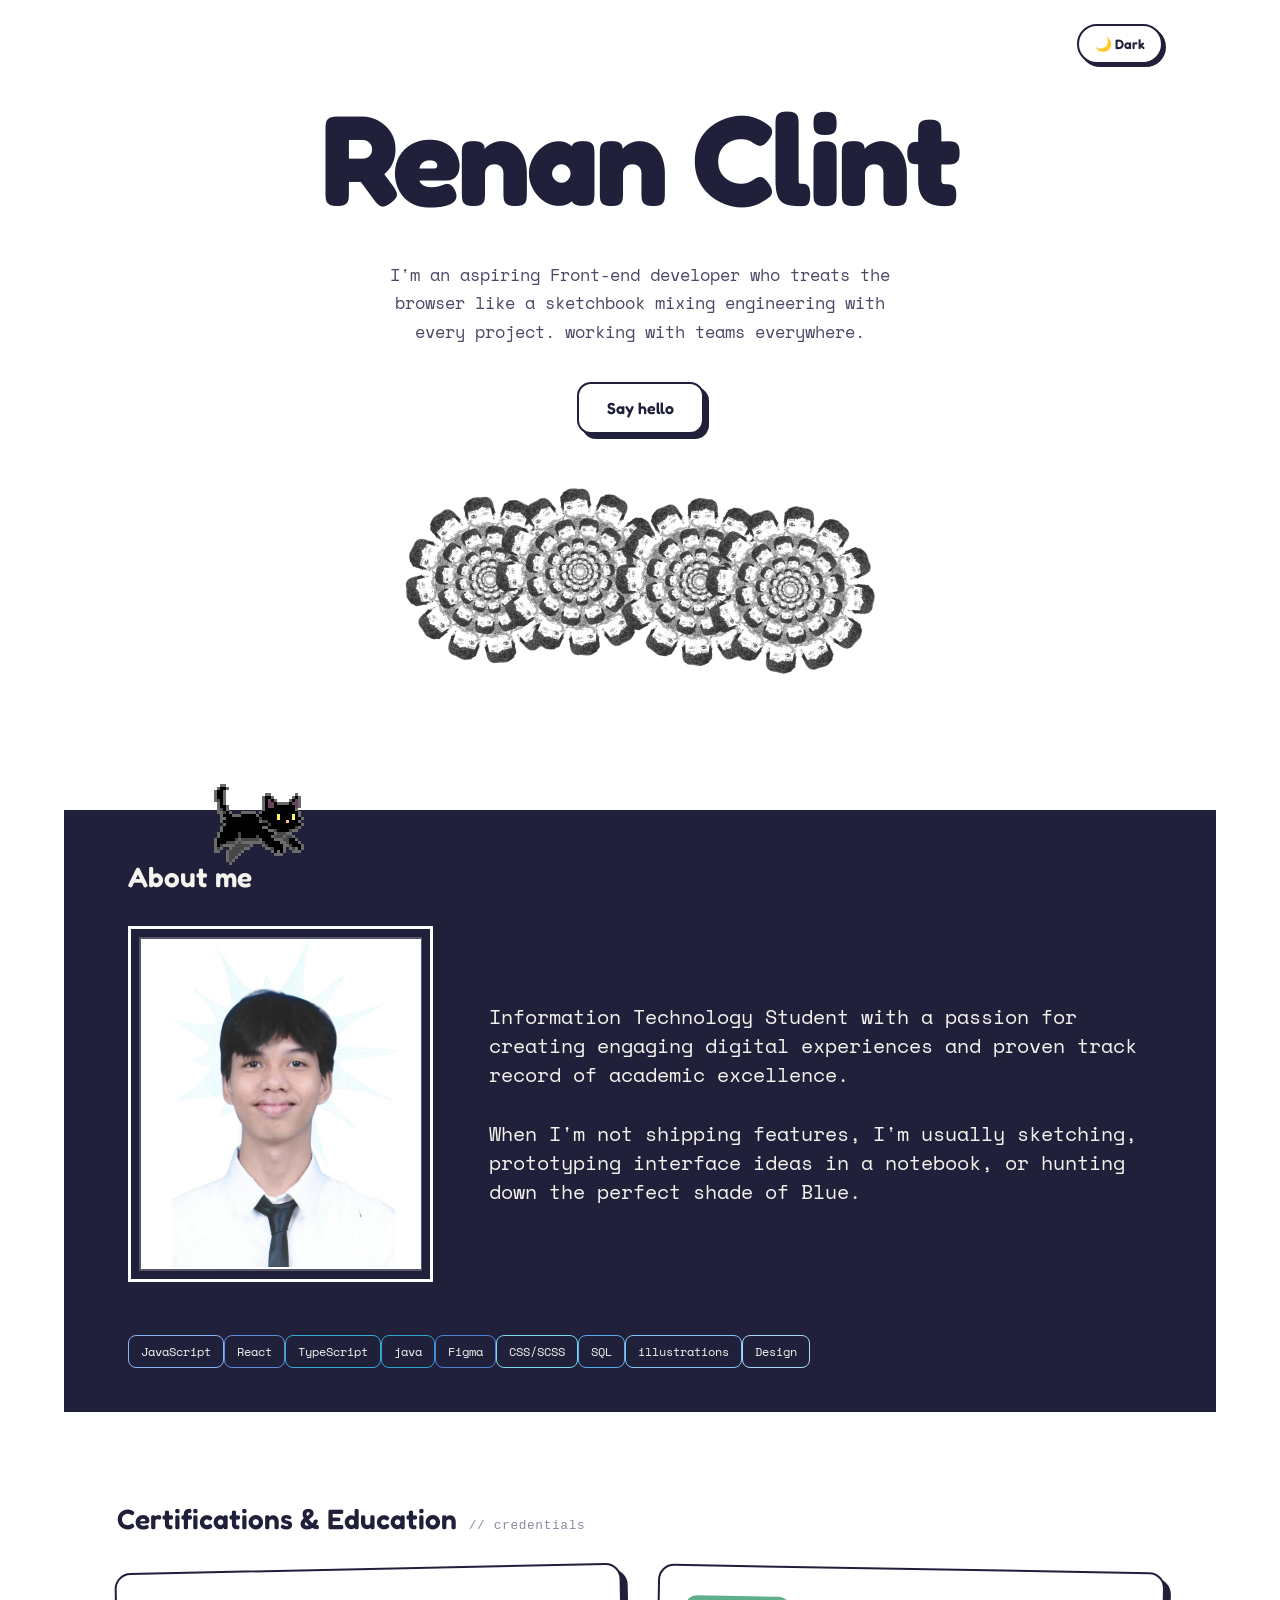
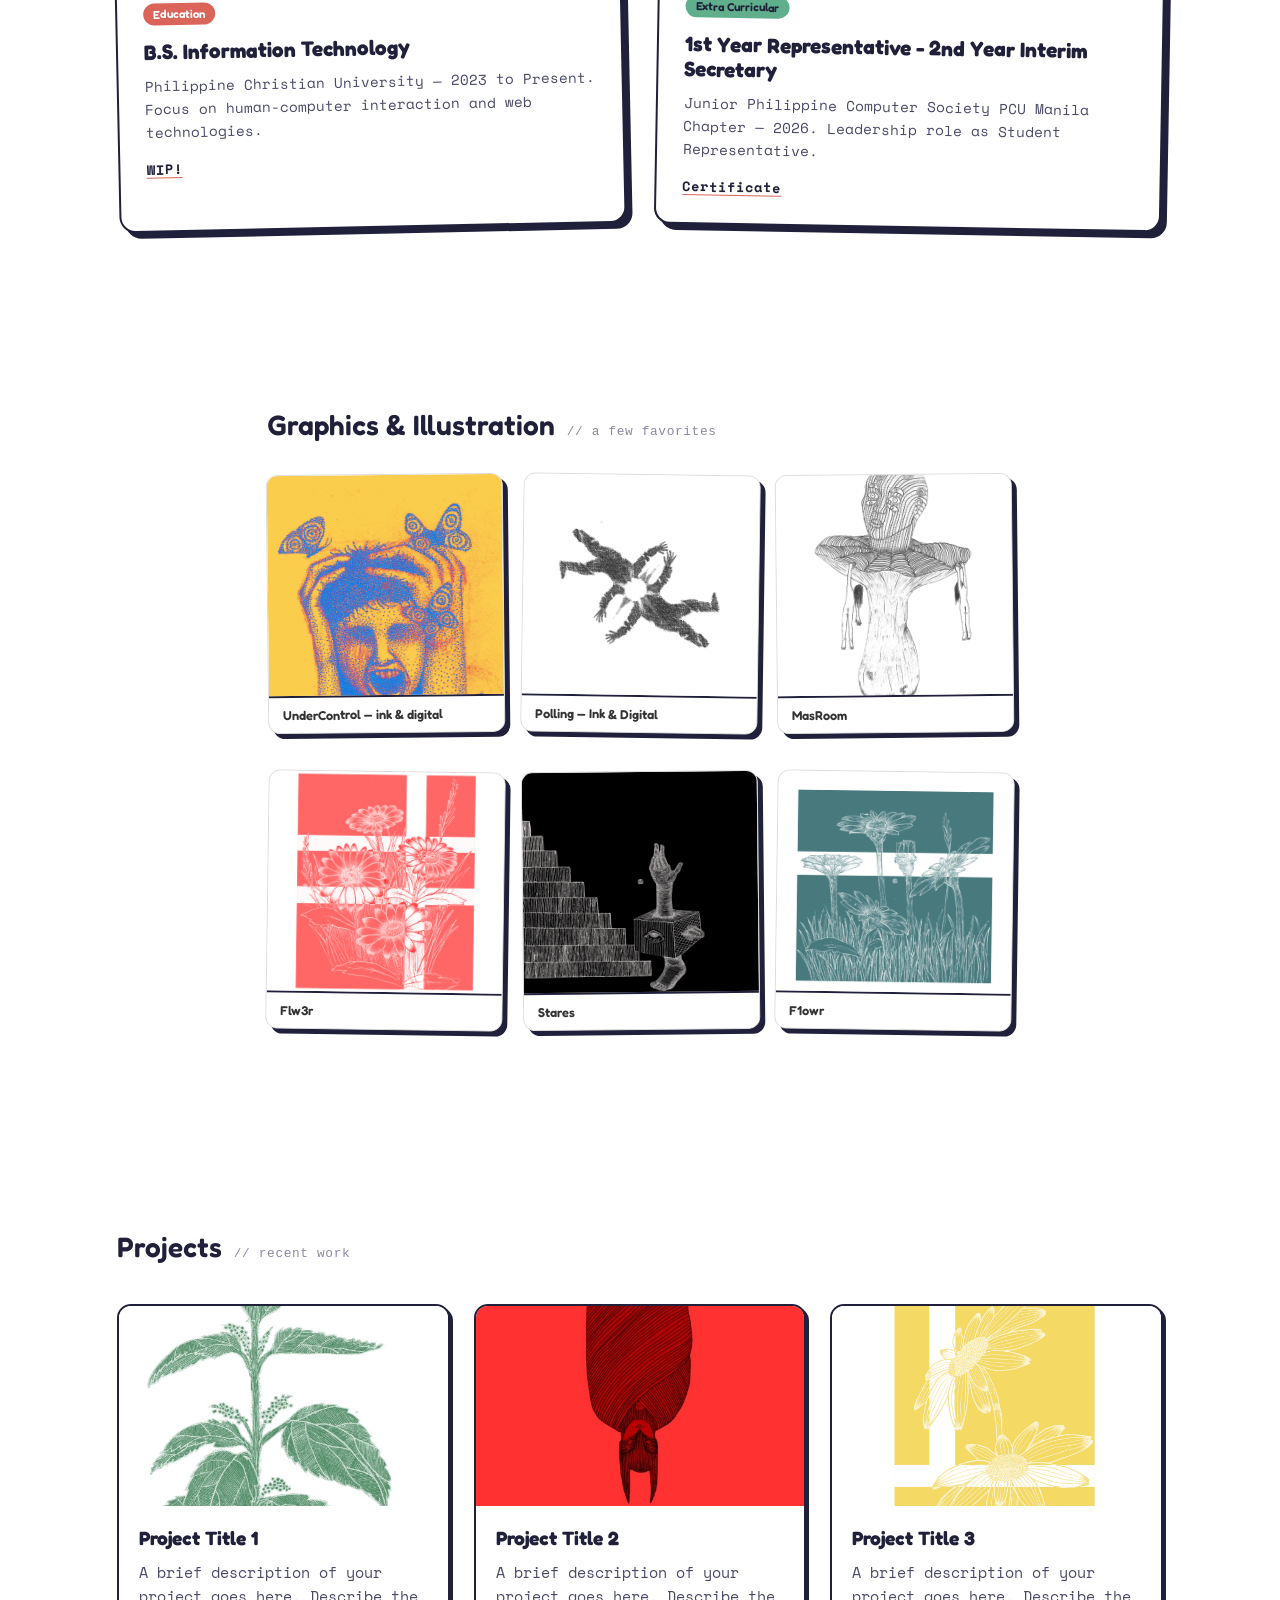
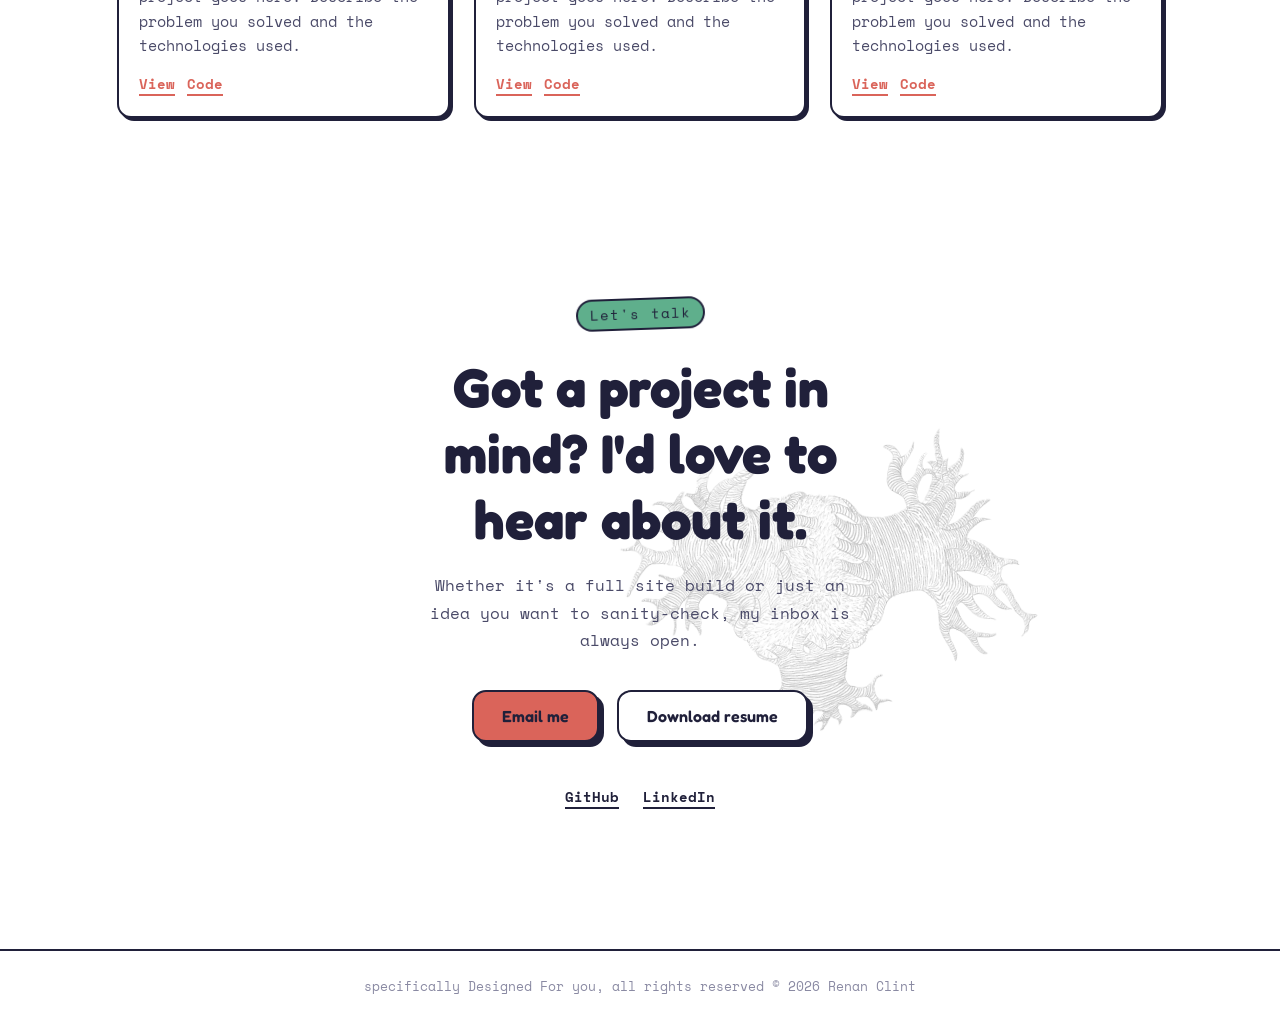
==== commit 66dcb482: "new add" ====
--- a/index.html
+++ b/index.html
@@ -80,13 +80,14 @@
   <div class="about-grid">
     <div class="about-visual">
       <div class="about-photo-frame">
-        <img src="assts/6.jpg" alt="Portrait of Renan">
+        <img src="images/3.jpg" alt="Portrait of Renan" class="photo-base">
+        <img src="images/4.jpg" alt="Portrait of Renan, alternate" class="photo-hover"> 
       </div>
     </div>
 
     <div class="about-copy">
-      <p> Information Technology Student with a passion for creating engaging digital experiences and Proven track record of academic excellence.</p>
-      <p style="margin-top:12px;">When I'm not shipping features, I'm usually sketching interface ideas in a notebook, or hunting down the perfect shade of Blue.</p>
+      <p style="font-size:20px ;"> Information Technology Student with a passion for creating engaging digital experiences and proven track record of academic excellence.</p>
+      <p style="font-size:20px; margin-top:10px;">When I'm not shipping features, I'm usually sketching, prototyping interface ideas in a notebook, or hunting down the perfect shade of Blue.</p>
      <!--
       <ul class="about-list">
         <li>
@@ -103,7 +104,10 @@
       </div>
   </div>
 </section>
-
+<!--
+<span class="tag-js">JavaScript</span>
+<span class="tag-react">React</span>
+-->
 <!-- =====================  CERTIFICATIONS & EDUCATION  =====================
      Each .card below is one certification or degree. Copy/paste a
      .card block to add more — the tab color cycles automatically
@@ -147,7 +151,7 @@
     </div>
 
     <!-- Education 2 -->
-    <div class="card card-clickable" data-img="assts/6.jpg" data-description="Served as student representative, organizing events and initiatives. Promoted leadership and community engagement among student body.">
+    <div class="card card-clickable" data-img="Certs/JPCS PCU 0049.jpg" data-description="Served as student representative, organizing events and initiatives. Promoted leadership and community engagement among student body.">
       <span class="tab">Extra Curricular</span>
       <h3>1st Year Representative - 2nd Year Interim Secretary</h3>
       <p>Junior Philippine Computer Society PCU Manila Chapter — 2026. Leadership role as Student Representative.</p>
@@ -216,37 +220,37 @@
   </div>
   <div class="projects-grid">
     <div class="project-card">
-      <img src="assts/6.jpg" alt="Project 1">
+      <img src="assts/nettles.jpg" alt="Project 1">
       <div class="project-content">
         <h3>Project Title 1</h3>
         <p>A brief description of your project goes here. Describe the problem you solved and the technologies used.</p>
         <div class="links">
-          <a href="#">View</a>
-          <a href="#">Code</a>
+          <a href="#"><!--live page link-->View</a>
+          <a href="https://youtu.be/sP0us82q1ck?si=684oZP6tHihwcykS" target="_blank" rel="noopener noreferrer">Code</a>
         </div>
       </div>
     </div>
 
     <div class="project-card">
-      <img src="assts/6.jpg" alt="Project 2">
+      <img src="assts/btmn.jpg" alt="Project 2">
       <div class="project-content">
         <h3>Project Title 2</h3>
         <p>A brief description of your project goes here. Describe the problem you solved and the technologies used.</p>
         <div class="links">
-          <a href="#">View</a>
-          <a href="#">Code</a>
+          <a href="#"><!--live page link-->View</a>
+          <a href="https://youtu.be/dQw4w9WgXcQ?si=SaTDzsYITBXn_c3w" target="_blank" rel="noopener noreferrer"><!--GitHub link-->Code</a> 
         </div>
       </div>
     </div>
 
     <div class="project-card">
-      <img src="assts/6.jpg" alt="Project 3">
+      <img src="assts/plower 2.jpg" alt="Project 3">
       <div class="project-content">
         <h3>Project Title 3</h3>
         <p>A brief description of your project goes here. Describe the problem you solved and the technologies used.</p>
         <div class="links">
-          <a href="#">View</a>
-          <a href="#">Code</a>
+          <a href="#"><!--live page link-->View</a>
+          <a href="https://youtu.be/LTyAa7_GxwI?si=uJxUuSC-Tt7h6q2S" target="_blank" rel="noopener noreferrer"><!--GitHub link-->Code</a>
         </div>
       </div>
     </div>
@@ -270,7 +274,7 @@
   </div>
   <div class="social">
     <a href="https://github.com/Nantananan" target="_blank">GitHub</a>
-    <a href="https://linkedin.com/in/renanclint" target="_blank">LinkedIn</a>
+    <a href="https://www.linkedin.com/in/renan-clint-edis-437948328" target="_blank">LinkedIn</a>
   </div>
 </section>
 
@@ -294,6 +298,14 @@
   </div>
 </div>
 
+<div class="modal-overlay" id="modalOverlay">
+    <div class="modal-content">
+      <button class="close-btn" id="closeBtn">&times;</button>
+      <img id="modalImage" class="modal-image" src="" alt="">
+      <div class="modal-caption" id="modalCaption"></div>
+    </div>
+  </div>
+
 <!-- All interactive behavior lives in script.js -->
 <script src="script.js"></script>
 
--- a/styles.css
+++ b/styles.css
@@ -320,25 +320,7 @@
 
 /* the 3 little sticky-note tags floating in the hero (☕ / ✦ / 🛠) —
    each has its own rotation + animation-delay so they drift out of sync */
-.pin{
-  position:absolute;
-  font-family:'Fredoka',sans-serif;
-  font-weight:600;
-  padding:10px 16px;
-  border:2px solid var(--ink);
-  border-radius:10px;
-  font-size:0.85rem;
-  box-shadow:4px 4px 0 var(--ink);
-  animation:float 6s ease-in-out infinite;
-}
-.pin1{background:var(--mint); top:8%; right:10%; transform:rotate(6deg); animation-delay:0s;}
-.pin2{background:var(--grape); color:white; top:38%; right:2%; transform:rotate(-4deg); animation-delay:1.2s;}
-.pin3{background:var(--sunshine); top:65%; right:16%; transform:rotate(3deg); animation-delay:2.4s;}
-@keyframes float{
-  0%,100%{transform:translateY(0) rotate(var(--r,0deg));}
-  50%{transform:translateY(-10px) rotate(var(--r,0deg));}
-}
-@media (max-width:900px){ .pin{display:none;} }
+
 
 /* ---- 4. Section headers: reusable "Heading + // tag" style used by
    About, Certifications, Gallery, and Contact ---- */
@@ -460,6 +442,160 @@
   padding:10px 14px;
   background:var(--paper);
   border-top:2px solid var(--ink);
+}
+
+#gallery {
+  max-width: 900px;
+  margin: 0 auto;
+}
+ 
+.section-head {
+  display: flex;
+  align-items: baseline;
+  gap: 12px;
+  margin-bottom: 2rem;
+}
+ 
+.section-head h2 {
+  font-size: 28px;
+  font-weight: 600;
+}
+ 
+.tag {
+  font-size: 13px;
+  color: #666;
+  font-family: "Courier New", monospace;
+}
+ 
+.gallery {
+  display: grid;
+  grid-template-columns: repeat(auto-fit, minmax(220px, 1fr));
+  gap: 18px;
+}
+ 
+.gallery-item {
+  background: #fff;
+  border-radius: 12px;
+  border: 0.5px solid #ddd;
+  overflow: hidden;
+  cursor: pointer;
+  transition: all 0.3s ease;
+}
+ 
+.gallery-item:hover {
+  border-color: #aaa;
+  transform: translateY(-4px);
+}
+ 
+.gallery-item img {
+  width: 100%;
+  height: 220px;
+  object-fit: cover;
+  display: block;
+  transition: transform 0.3s ease;
+}
+ 
+.gallery-item:hover img {
+  transform: scale(1.03);
+}
+ 
+.caption {
+  padding: 12px 14px;
+  font-size: 14px;
+  font-weight: 500;
+  color: #333;
+}
+ 
+/* Modal overlay */
+.modal-overlay {
+  position: fixed;
+  top: 0;
+  left: 0;
+  width: 100%;
+  height: 100%;
+  background: rgba(0, 0, 0, 0.8);
+  display: flex;
+  align-items: center;
+  justify-content: center;
+  opacity: 0;
+  pointer-events: none;
+  transition: opacity 0.3s ease;
+  z-index: 1000;
+  padding: 2rem;
+}
+ 
+.modal-overlay.active {
+  opacity: 1;
+  pointer-events: auto;
+}
+ 
+.modal-content {
+  position: relative;
+  max-width: 90vw;
+  max-height: 90vh;
+  display: flex;
+  flex-direction: column;
+  align-items: center;
+  transform: scale(0.85);
+  transition: transform 0.3s ease;
+}
+ 
+.modal-overlay.active .modal-content {
+  transform: scale(1);
+}
+ 
+.modal-image {
+  max-width: 100%;
+  max-height: 80vh;
+  object-fit: contain;
+  border-radius: 8px;
+  box-shadow: 0 12px 48px rgba(0, 0, 0, 0.5);
+}
+ 
+.modal-caption {
+  color: #fff;
+  font-size: 15px;
+  margin-top: 14px;
+  text-align: center;
+}
+ 
+.close-btn {
+  position: absolute;
+  top: -40px;
+  right: -8px;
+  background: none;
+  border: none;
+  font-size: 32px;
+  cursor: pointer;
+  color: #fff;
+  padding: 0;
+  width: 40px;
+  height: 40px;
+  display: flex;
+  align-items: center;
+  justify-content: center;
+  line-height: 1;
+  transition: opacity 0.2s;
+}
+ 
+.close-btn:hover {
+  opacity: 0.7;
+}
+ 
+@media (max-width: 600px) {
+  .gallery {
+    grid-template-columns: repeat(2, 1fr);
+  }
+ 
+  .gallery-item img {
+    height: 150px;
+  }
+ 
+  .close-btn {
+    top: -36px;
+    right: 0;
+    font-size: 28px;
+  }
 }
 
 /* lightbox overlay created/toggled by script.js (openLightbox / closeLightbox) */
@@ -583,12 +719,12 @@
 }
 .about-photo-frame{
   position:relative;
-  width:min(100%, 280px);
-  background:transparent;
-  border:3px solid var(--ink);
+  width:280px;
+  height:330px;
+  border:3px solid var(--cream);
   padding:10px;
-  box-shadow:none;
   margin:0 auto;
+  box-sizing:content-box;
 }
 .about-photo-frame::before{
   content:"";
@@ -596,45 +732,88 @@
   inset:8px;
   border:2px solid rgba(255,255,255,0.25);
   pointer-events:none;
-}
-.about-photo-frame img{
-  display:block;
-  width:100%;
+  z-index:2;
+}
+.photo-base,
+.photo-hover{
+  position:absolute;
+  top:10px; left:10px;
+  width:280px;
   height:330px;
   object-fit:cover;
-  border:2px solid var(--ink);
-  background:var(--bg-soft);
-  box-shadow:none;
-}
+  border:2px solid var(--cream);
+  transition:opacity 0.4s ease;
+}
+.photo-hover{
+  opacity:0;
+}
+.about-photo-frame:hover .photo-hover{
+  opacity:1;
+}
+.about-photo-frame:hover .photo-base{
+  opacity:0;
+}
+
 .about-copy{
   display:flex;
   flex-direction:column;
   gap:20px;
 }
-@media (max-width:800px){
-  .about-grid{grid-template-columns:1fr;}
-  .about-photo-frame{transform:rotate(0deg);}
-}
-#about p{
-  line-height:1.8;
-  font-size:1.02rem;
-  color:var(--text-inverse-soft);
-}
-.stack{
-  /* display:; */
-  flex-wrap:wrap;
-  gap:16px;
-  margin-top:8px;
-  justify-content: space-evenly;
-}
+@media (max-width:800px)
+{ 
+  .about-photo-frame{width:220px; height:260px;}
+  .photo-base,.photo-hover{width:220px; height:260px;}
+  .about-grid{
+    grid-template-columns:1fr;
+    gap:32px;
+    text-align:center;
+  }
+  .about-copy{
+    text-align:left;
+  }
+  .about-photo-frame{
+    width:min(100%, 220px);
+  }
+  .about-photo-frame img{
+    height:260px;
+  }
+}
+
+@media (max-width:480px){
+  #about{
+    padding:40px 6vw;
+  }
+  .stack{
+    justify-content:center;
+    gap:10px;
+  }
+  .stack span{
+    font-size:0.72rem;
+    padding:5px 10px;
+  }
+}
+
 .stack span{
   font-family:'Space Mono',monospace;
   font-size:0.78rem;
   padding:6px 12px;
-  border:1px solid #45456a;
   border-radius:8px;
-  color:var(--text-inverse-soft);
-}
+  border:1px solid transparent;
+}
+
+.stack span:nth-child(9n+1){ color:#8eb9ff; border-color:#8ab4f8; }
+.stack span:nth-child(9n+2){ color:#6ba1ed; border-color:#5e8fd8; }
+.stack span:nth-child(9n+3){ color:#40c3f7; border-color:#3aa9d9; }
+.stack span:nth-child(9n+4){ color:#41c6f3; border-color:#2f9fcf; }
+.stack span:nth-child(9n+5){ color:#3eb6f6; border-color:#4f7fd9; }
+.stack span:nth-child(9n+6){ color:#78d9ec; border-color:#78d9ec; }
+.stack span:nth-child(9n+7){ color:#5aa9f0; border-color:#5aa9f0; }
+.stack span:nth-child(9n+8){ color:#7fc8f8; border-color:#7fc8f8; }
+.stack span:nth-child(9n+9){ color:#a8d8fc; border-color:#a8d8fc; }
+/*
+.tag-js{ color:#f7df1e; border-color:#f7df1e; }
+.tag-react{ color:#61dafb; border-color:#61dafb; } 
+*/
 .about-list{
   list-style:none;
   margin:0; padding:0;
@@ -646,17 +825,6 @@
   border-bottom:1px solid #35355a;
   padding-bottom:16px;
 }
-.about-list .role{
-  font-family:'Fredoka',sans-serif;
-  font-weight:600;
-  color:var(--sunshine);
-}
-.about-list .meta{
-  font-size:0.8rem;
-  color:var(--text-inverse-soft);
-  margin-top:4px;
-}
-
 /* ---- 8. Contact: centered closing CTA + social links ---- */
 #contact{
   text-align:center;
@@ -1133,6 +1301,7 @@
   }
 }
 
+
 /* ---- MOBILE SCREENS (480px - 600px) ---- */
 @media (max-width: 600px) {
   section {
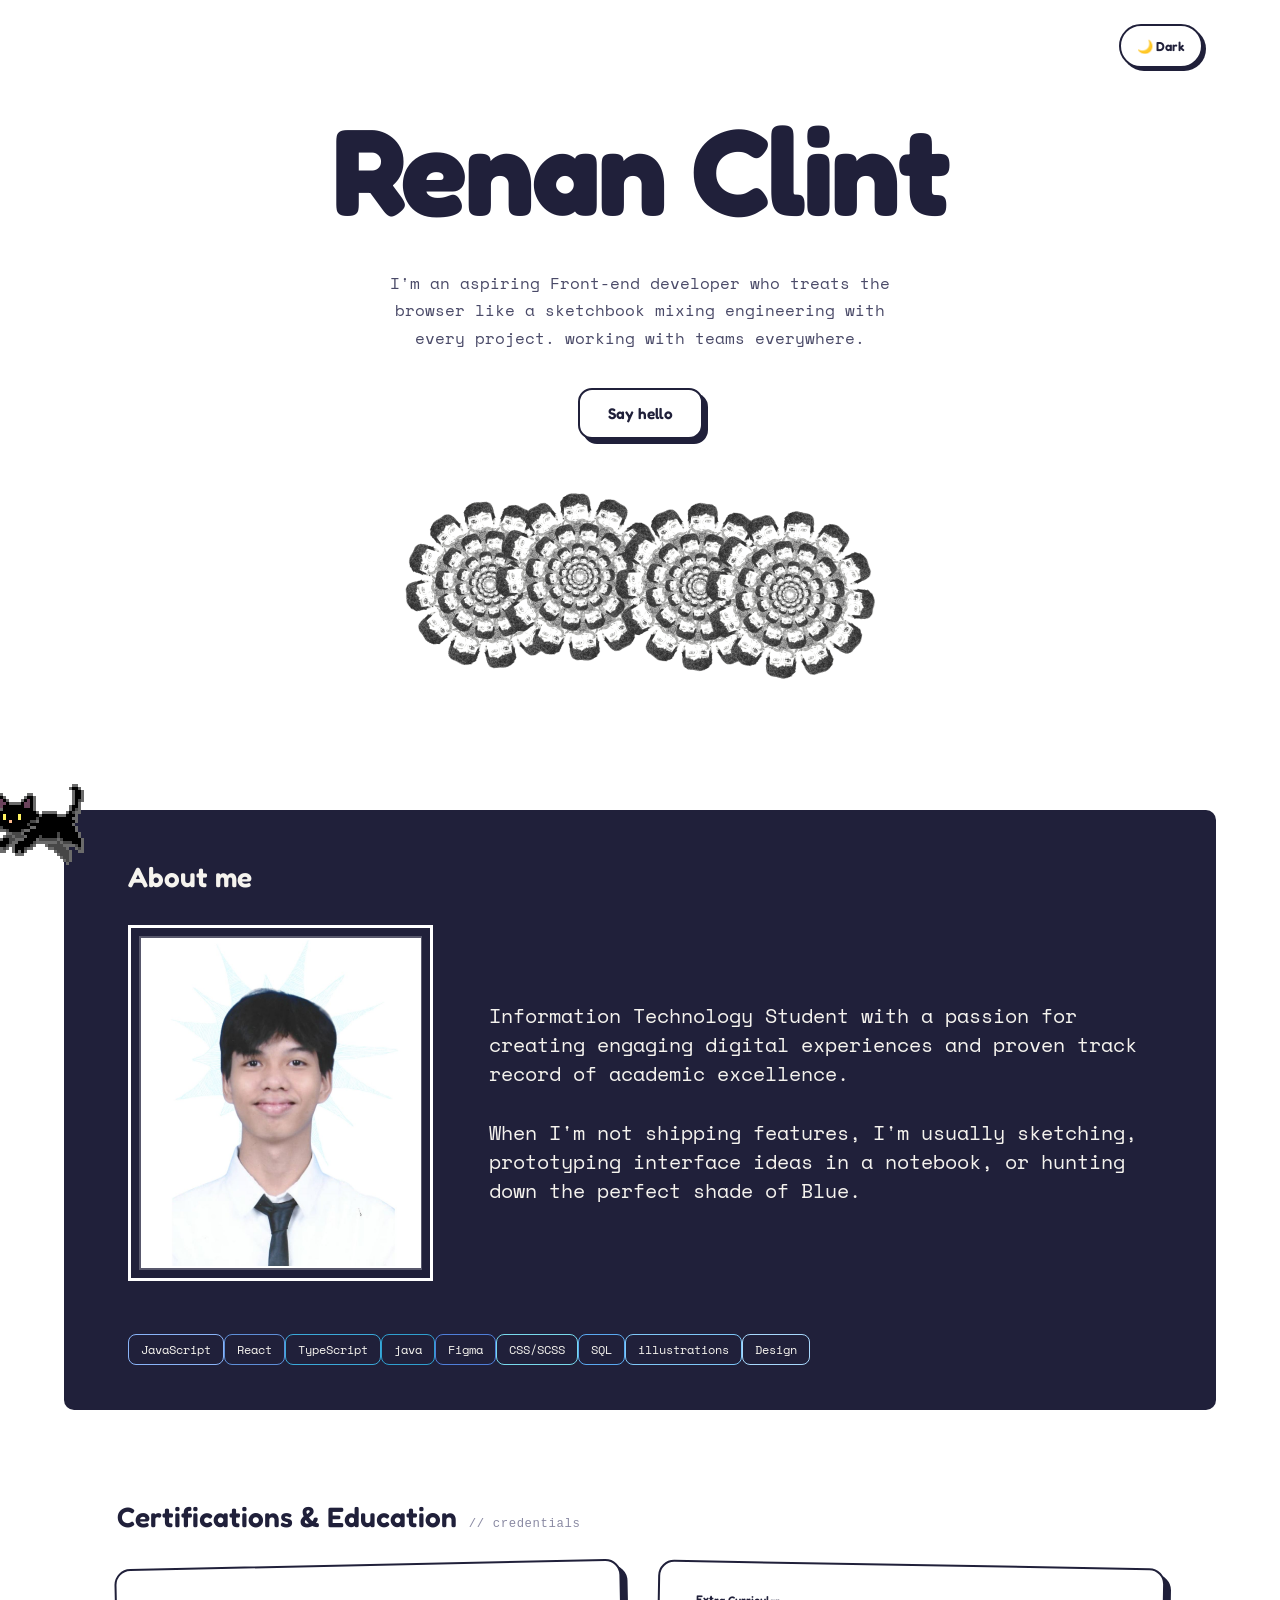
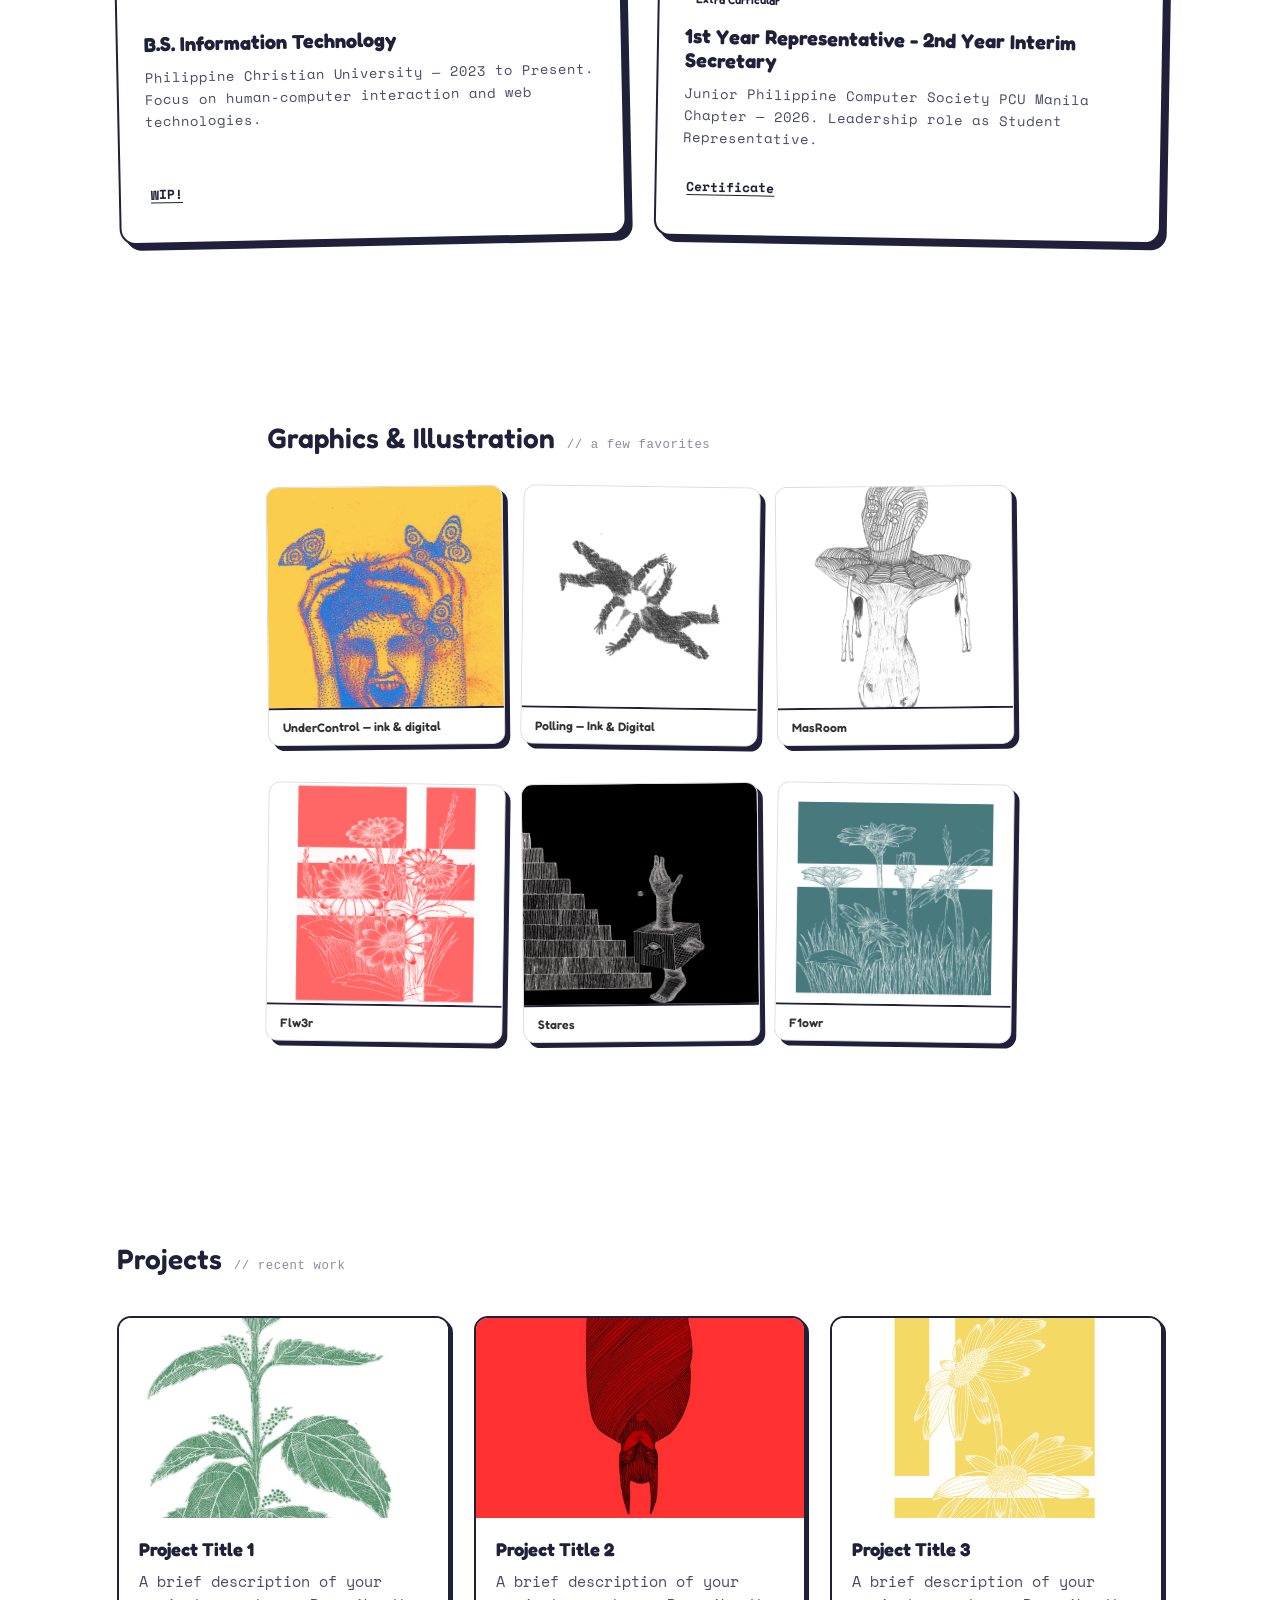
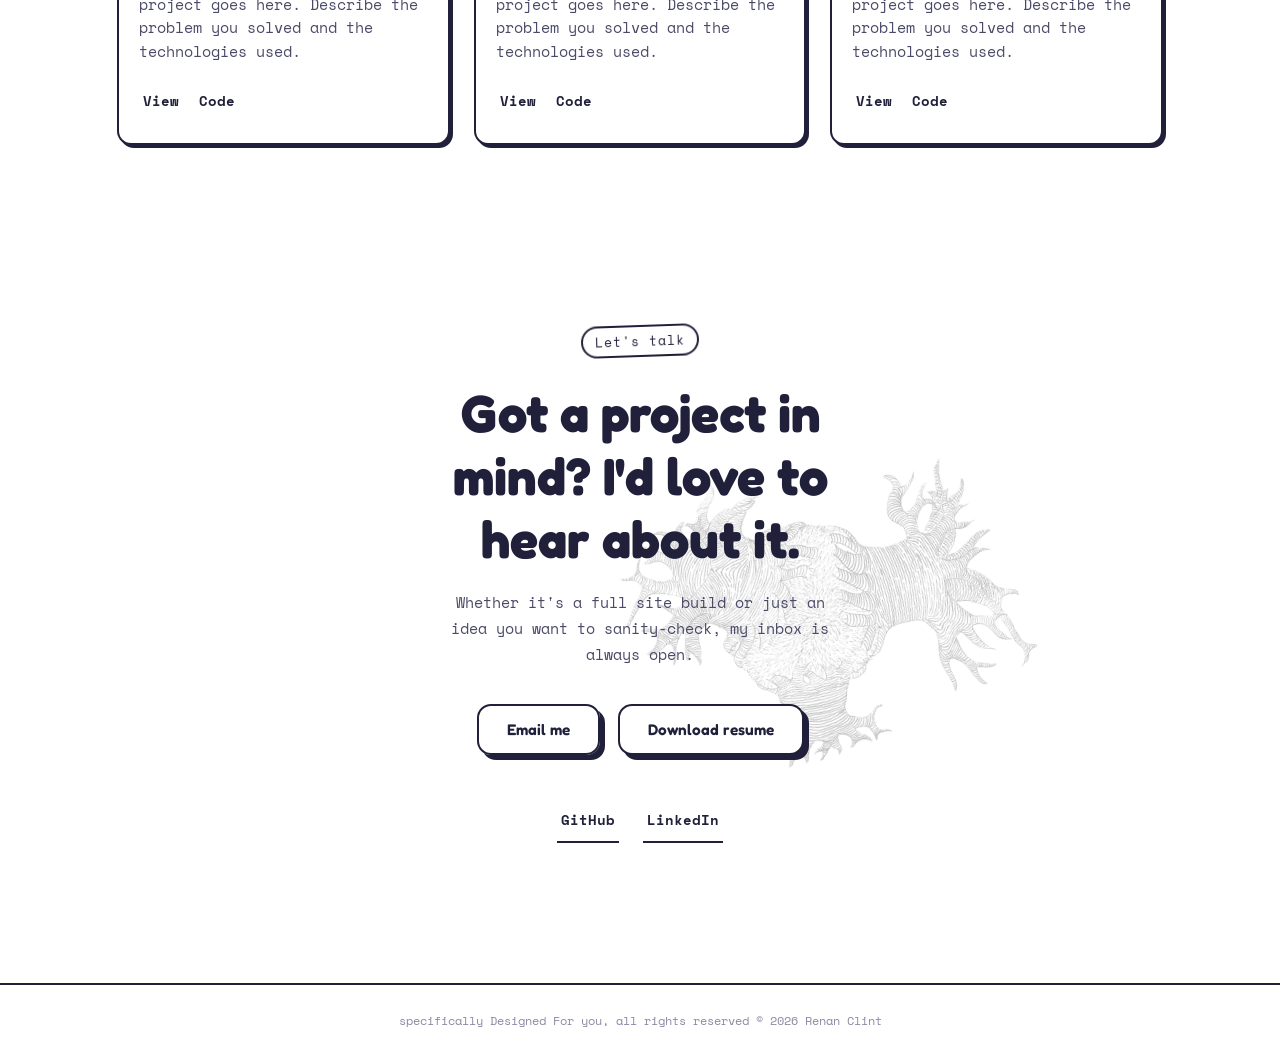
==== commit 5415f8e6: "responsvl" ====
--- a/index.html
+++ b/index.html
@@ -2,7 +2,9 @@
 <html lang="en">
 <head>
 <meta charset="UTF-8">
-<meta name="viewport" content="width=device-width, initial-scale=1.0">
+<meta name="viewport" content="width=device-width, initial-scale=1.0, viewport-fit=cover, maximum-scale=5.0, user-scalable=yes">
+<meta name="apple-mobile-web-app-capable" content="yes">
+<meta name="apple-mobile-web-app-status-bar-style" content="black-translucent">
 <title>Renan Clint — Portfolio</title>
 
 <!-- Google Fonts: Fredoka (headings/display) + Space Mono (body/code accents) -->
--- a/styles.css
+++ b/styles.css
@@ -22,9 +22,9 @@
 :root{
   --cream:#ffffff;     /* page background */
   --ink:#20203A;       /* main text / borders / dark panels */
-  --coral:#da645a;     /* primary accent (buttons, highlights) */
+  --:#da645a;     /* primary accent (buttons, highlights) */
   --sunshine:#FFCA3A;  /* secondary accent (eyebrow tags) */
-  --mint:#5faf8c;      /* accent color for pins/tabs */
+  --blues:#5cc5f6;      /* accent color for pins/tabs */
   --grape:#9D6FE0;     /* accent color for pins/tabs */
   --paper:#FFFFFF;     /* card background */
   --bg-soft:#f4f1ea;   /* main canvas */
@@ -56,13 +56,25 @@
 
 * { margin: 0; padding: 0; box-sizing: border-box; }
 
+html {
+  font-size: clamp(14px, 1.2vw, 16px);
+  scroll-behavior: smooth;
+  -webkit-text-size-adjust: 100%;
+  -moz-text-size-adjust: 100%;
+  text-size-adjust: 100%;
+}
+
 body {
   min-height: 100vh;
+  min-height: 100dvh; /* Use dynamic viewport height for mobile */
   background: var(--bg-soft);
   color: var(--ink);
   font-family: 'Helvetica Neue', Arial, sans-serif;
   overflow-x: hidden;
   transition: background 0.2s ease, color 0.2s ease;
+  -webkit-font-smoothing: antialiased;
+  -moz-osx-font-smoothing: grayscale;
+  position: relative;
 }
 
 .name {
@@ -82,7 +94,7 @@
 }
 
 .name span:hover {
-  color: #3296f3;
+  color: #3d8ad2;
 }
 
 .hover-img {
@@ -232,7 +244,9 @@
 /* ---- 3. Hero (#home): intro headline + floating "pinned note" decorations ---- */
 #home{
   padding-top:70px;
+  padding-bottom: 70px;
   min-height:90vh;
+  min-height: 90dvh;
   display:flex;
   flex-direction:column;
   justify-content:center;
@@ -242,7 +256,7 @@
   overflow:hidden;
 }
 .theme-toggle{
-  position:absolute;
+  position:fixed;
   top:24px;
   right:6vw;
   z-index:20;
@@ -253,14 +267,26 @@
   font-weight:600;
   font-size:0.85rem;
   padding:10px 16px;
+  min-height: 44px;
+  min-width: 44px;
   border-radius:999px;
   cursor:pointer;
   box-shadow:3px 3px 0 var(--ink);
   transition:transform 0.15s ease, box-shadow 0.15s ease;
+  user-select: none;
+  -webkit-user-select: none;
+  -webkit-tap-highlight-color: transparent;
+  display: flex;
+  align-items: center;
+  justify-content: center;
 }
 .theme-toggle:hover{
   transform:translate(-2px,-2px);
   box-shadow:5px 5px 0 var(--ink);
+}
+.theme-toggle:active {
+  transform:translate(-1px,-1px);
+  box-shadow:2px 2px 0 var(--ink);
 }
 .eyebrow{
   display:inline-block;
@@ -303,24 +329,31 @@
   font-weight:600;
   font-size:1rem;
   padding:14px 28px;
+  min-height: 44px;
+  min-width: 44px;
   border-radius:14px;
   border:2px solid var(--ink);
   text-decoration:none;
   cursor:pointer;
-  display:inline-block;
+  display:inline-flex;
+  align-items: center;
+  justify-content: center;
   transition:transform 0.15s ease, box-shadow 0.15s ease;
   box-shadow:5px 5px 0 var(--ink);
+  user-select: none;
+  -webkit-user-select: none;
+  -webkit-tap-highlight-color: transparent;
 }
 .btn:hover{
   transform:translate(-3px,-3px);
   box-shadow:8px 8px 0 var(--ink);
 }
+.btn:active {
+  transform:translate(-1px,-1px);
+  box-shadow:3px 3px 0 var(--ink);
+}
 .btn-primary{background:var(--coral); color:var(--ink);}
 .btn-secondary{background:var(--paper); color:var(--ink);}
-
-/* the 3 little sticky-note tags floating in the hero (☕ / ✦ / 🛠) —
-   each has its own rotation + animation-delay so they drift out of sync */
-
 
 /* ---- 4. Section headers: reusable "Heading + // tag" style used by
    About, Certifications, Gallery, and Contact ---- */
@@ -360,9 +393,12 @@
   border:2px solid var(--ink);
   border-radius:16px;
   padding:26px;
-  box-shadow:6px 6px 0 var(--ink); /* flat "hard shadow" for the sticker look */
+  box-shadow:6px 6px 0 var(--ink);
   transition:transform 0.2s ease, box-shadow 0.2s ease;
   cursor:default;
+  min-height: 200px;
+  display: flex;
+  flex-direction: column;
 }
 /* alternate slight tilt left/right so cards look hand-placed */
 .card:nth-child(odd){transform:rotate(-1.2deg);}
@@ -371,6 +407,10 @@
 .card:hover{
   transform:translateY(-6px) rotate(0deg);
   box-shadow:10px 10px 0 var(--ink);
+}
+.card:active {
+  transform:translateY(-2px) rotate(0deg);
+  box-shadow:4px 4px 0 var(--ink);
 }
 .card .tab{
   display:inline-block;
@@ -397,14 +437,22 @@
   margin:0 0 16px;
 }
 .card .links{
-  display:flex; gap:14px;
+  display:flex; 
+  gap:14px;
   font-size:0.85rem;
   font-weight:700;
+  flex-wrap: wrap;
+  margin-top: auto;
 }
 .card .links a{
   text-decoration:underline;
   text-decoration-color:var(--coral);
   text-underline-offset:3px;
+  padding: 6px 4px;
+  min-height: 44px;
+  display: flex;
+  align-items: center;
+  -webkit-tap-highlight-color: transparent;
 }
 
 /* ---- 6. Gallery: masonry-style photo/graphics grid.
@@ -423,17 +471,27 @@
   box-shadow:5px 5px 0 var(--ink);
   transform:rotate(-0.6deg);
   transition:transform 0.2s ease, box-shadow 0.2s ease;
+  cursor: pointer;
+  user-select: none;
+  -webkit-user-select: none;
+  -webkit-tap-highlight-color: transparent;
 }
 .gallery-item:nth-child(even){transform:rotate(0.8deg);}
 .gallery-item:hover{
   transform:rotate(0deg) scale(1.02);
   box-shadow:8px 8px 0 var(--ink);
+}
+.gallery-item:active {
+  transform:rotate(0deg) scale(1.01);
+  box-shadow:4px 4px 0 var(--ink);
 }
 .gallery-item img{
   display:block;
   width:100%;
   height:auto;
   cursor:zoom-in; /* hints that script.js opens these in a lightbox on click */
+  -webkit-user-drag: none;
+  user-select: none;
 }
 .gallery-item .caption{
   font-family:'Fredoka',sans-serif;
@@ -640,10 +698,15 @@
   transition:transform 0.2s ease, box-shadow 0.2s ease;
   display:flex;
   flex-direction:column;
+  -webkit-tap-highlight-color: transparent;
 }
 .project-card:hover{
   transform:translate(-3px, -3px);
   box-shadow:6px 6px 0 var(--ink);
+}
+.project-card:active {
+  transform:translate(-1px, -1px);
+  box-shadow:2px 2px 0 var(--ink);
 }
 .project-card img{
   width:100%;
@@ -672,6 +735,7 @@
 .project-card .links{
   display:flex;
   gap:12px;
+  flex-wrap: wrap;
 }
 .project-card .links a{
   font-size:0.9rem;
@@ -680,6 +744,10 @@
   color:var(--coral);
   border-bottom:2px solid var(--coral);
   transition:color 0.2s ease;
+  padding: 6px 4px;
+  min-height: 44px;
+  display: flex;
+  align-items: center;
 }
 .project-card .links a:hover{
   color:var(--ink);
@@ -691,7 +759,7 @@
 #about{
   background:var(--ink);
   color:var(--cream);
-  border-radius:0px;
+  border-radius:10px;
   margin:0 5vw;
   max-width:none;
   width:auto;
@@ -795,6 +863,7 @@
 
 .stack span{
   font-family:'Space Mono',monospace;
+  space-out:0.07em;
   font-size:0.78rem;
   padding:6px 12px;
   border-radius:8px;
@@ -864,8 +933,17 @@
   font-weight:700;
   position:relative;
   z-index:2;
-}
-.social a{text-decoration:none; border-bottom:2px solid var(--ink);}
+  flex-wrap: wrap;
+}
+.social a {
+  text-decoration:none;
+  border-bottom:2px solid var(--ink);
+  padding: 8px 4px;
+  min-height: 44px;
+  display: flex;
+  align-items: center;
+  -webkit-tap-highlight-color: transparent;
+}
 .hero{
   position:relative;
   overflow:visible; /* don't clip the section */
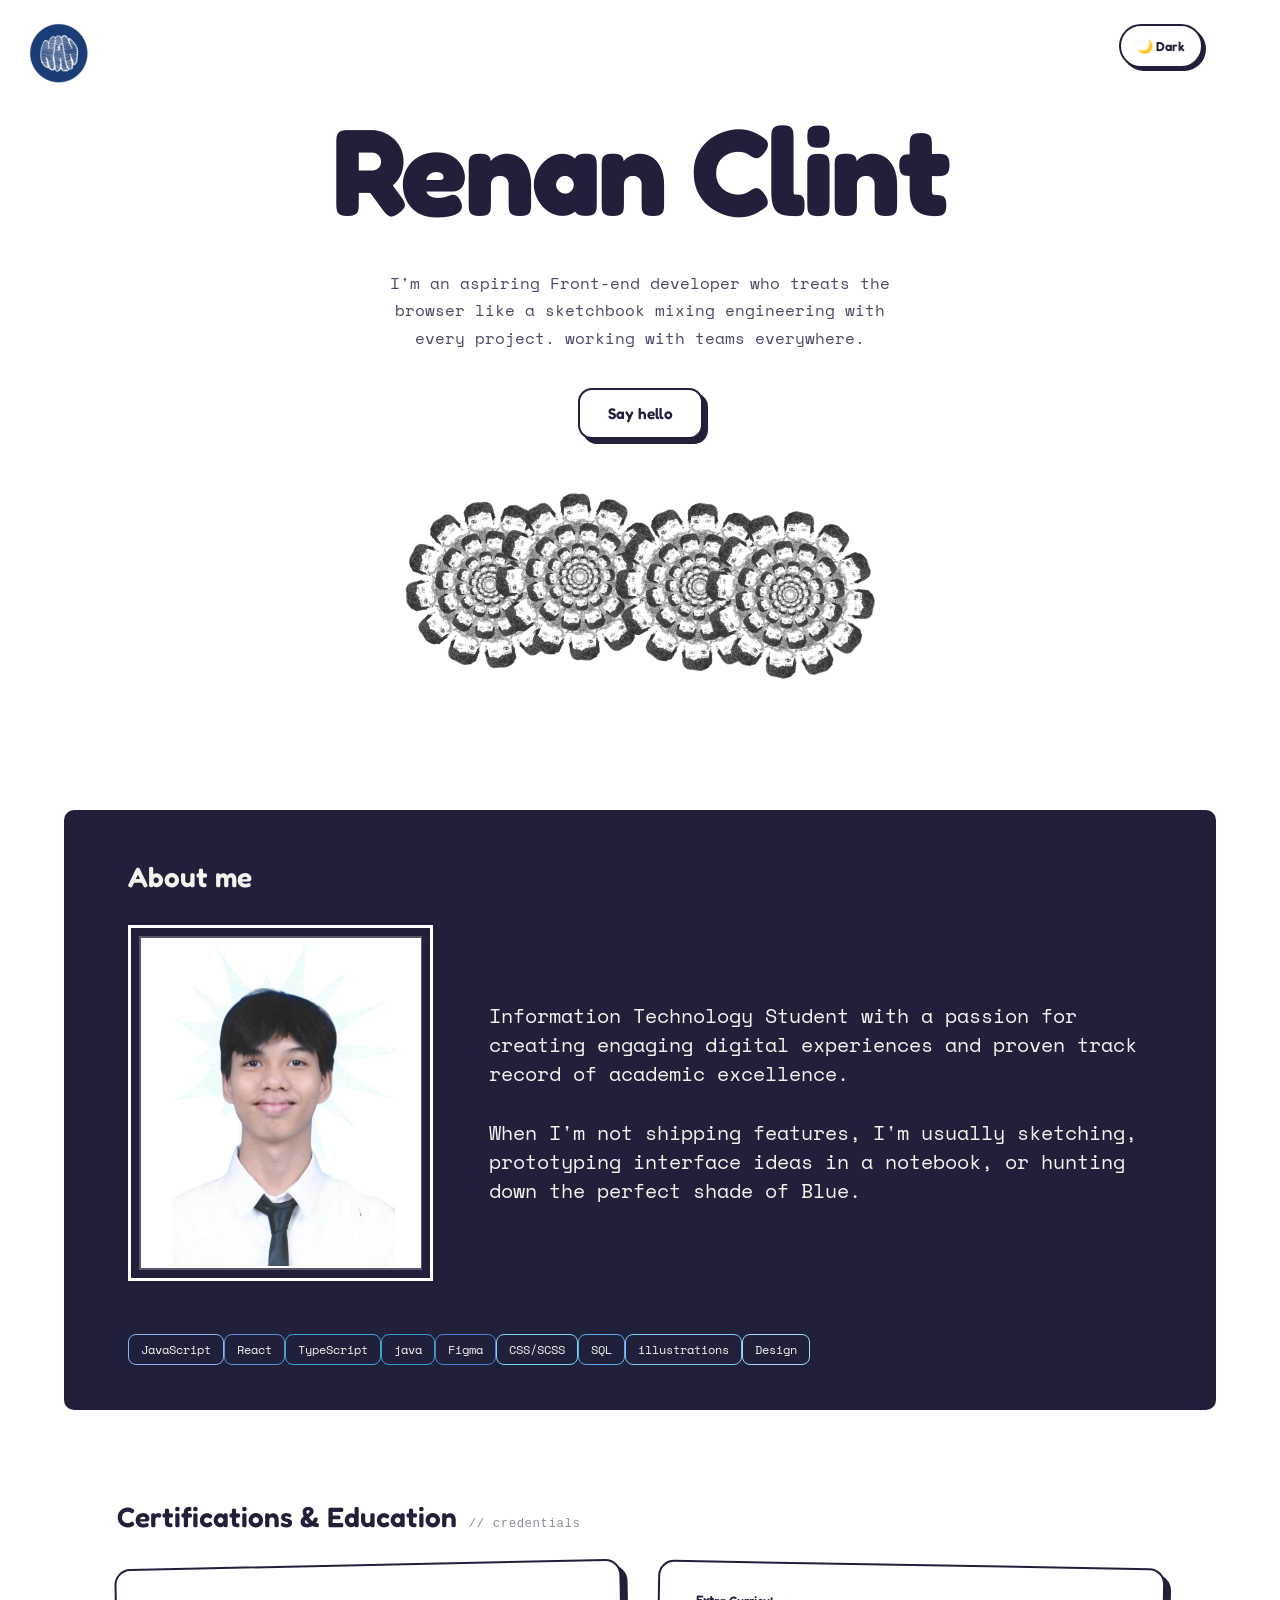
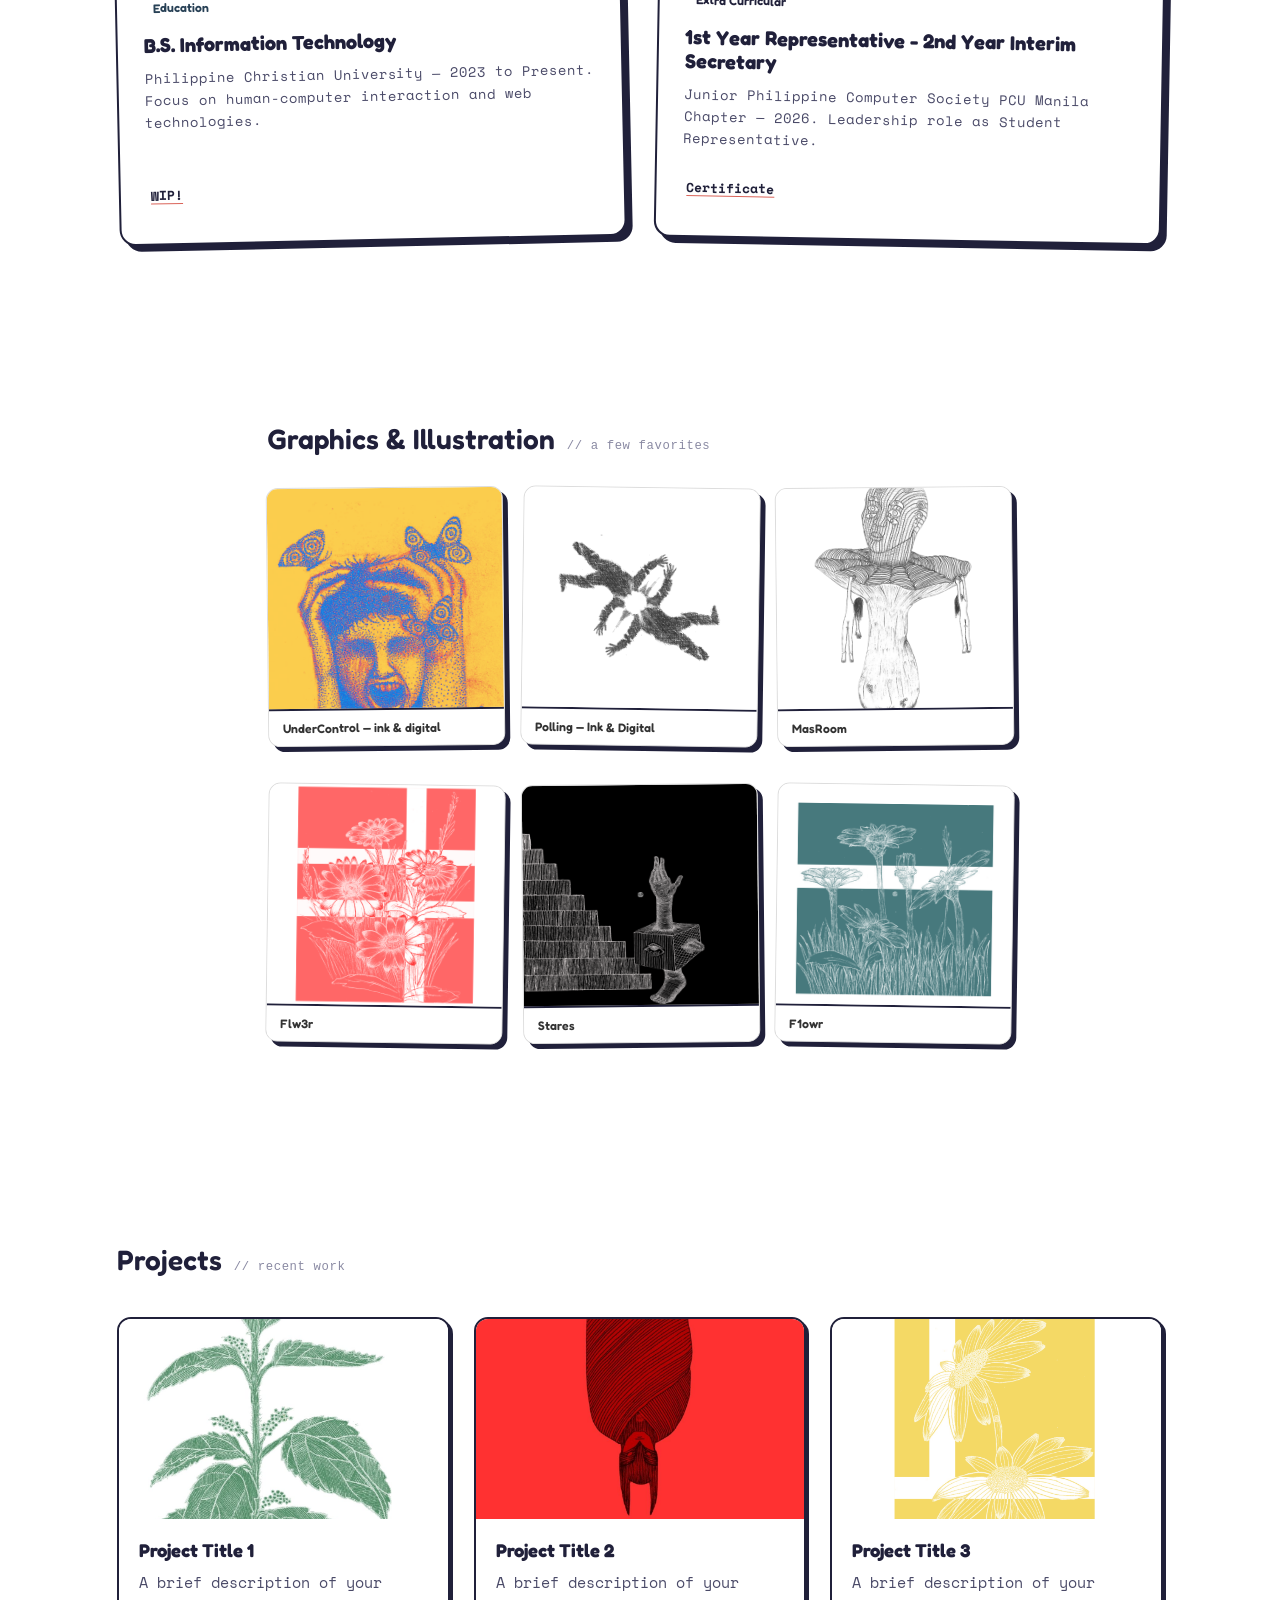
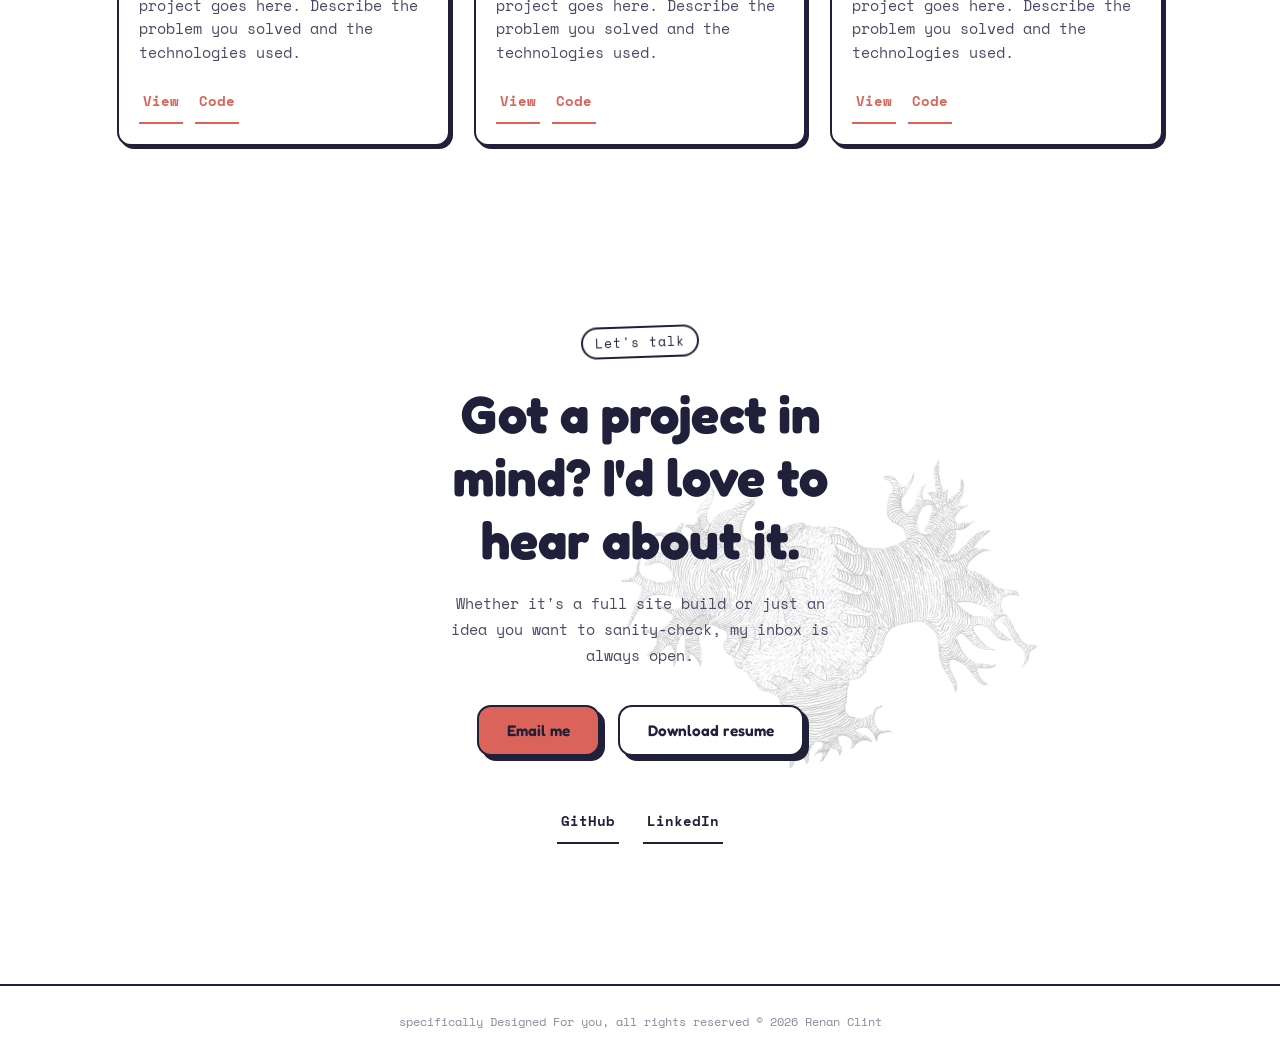
==== commit f7008049: "logo added" ====
--- a/index.html
+++ b/index.html
@@ -6,6 +6,7 @@
 <meta name="apple-mobile-web-app-capable" content="yes">
 <meta name="apple-mobile-web-app-status-bar-style" content="black-translucent">
 <title>Renan Clint — Portfolio</title>
+<link rel="icon" href="assts/logotab.jpg" type="image/x-icon">
 
 <!-- Google Fonts: Fredoka (headings/display) + Space Mono (body/code accents) -->
 <link rel="preconnect" href="https://fonts.googleapis.com">
@@ -17,8 +18,10 @@
 <body>
 
   
-<!-- =====================  NAV  ===================== -->
-<!--<!nav>
+<!-- =====================  NAV  =====================--> 
+<nav>
+  <img src="assts/logosite (2).png" class="logo-image light" alt=> 
+  <!--
   <div class="logo"><span class="dot"></span> renanclint</div>
   <ul class="nav-links">
     <li><a href="#home">Home</a></li>
@@ -280,8 +283,9 @@
   </div>
 </section>
 
+<!-- =====================  CAT SPRITE  =====================
 <img src="assets/idle_right.png" class="cat-sprite" id="catSprite" alt="cat">
-
+-->
 <!-- =====================  FOOTER  ===================== -->
 <footer>
   specifically Designed For you,
--- a/styles.css
+++ b/styles.css
@@ -22,7 +22,7 @@
 :root{
   --cream:#ffffff;     /* page background */
   --ink:#20203A;       /* main text / borders / dark panels */
-  --:#da645a;     /* primary accent (buttons, highlights) */
+  --coral:#da645a;     /* primary accent (buttons, highlights) */
   --sunshine:#FFCA3A;  /* secondary accent (eyebrow tags) */
   --blues:#5cc5f6;      /* accent color for pins/tabs */
   --grape:#9D6FE0;     /* accent color for pins/tabs */
@@ -49,7 +49,7 @@
   --text-inverse-soft:#1e2a46;
   --muted:#1a4047;
   --sunshine:#ffd765;
-  --mint:#79e3b5;
+  --mint:#f2a814;
   --grape:#240469;
   --shadow: rgba(0,0,0,0.35);
 }
@@ -76,6 +76,8 @@
   -moz-osx-font-smoothing: grayscale;
   position: relative;
 }
+
+
 
 .name {
   font-size: clamp(3rem, 10vw, 8rem);
@@ -186,7 +188,20 @@
   display: block;
   border-radius: 0;
 }
-
+.logo-image {
+  position: fixed;
+  size:20px;
+  top: 20px;
+  left: 15px;
+  height: auto;
+  z-index: 1000;
+}
+
+.logo-light light {display: block;}
+.logo-dark dark {display: none;}
+
+body.dark-theme .logo-light {display: none;}
+body.dark-theme .logo-dark {display: block;}
 /* ---- 2. Nav bar: sticky top bar with logo + jump links ---- */
 /*
 nav{
@@ -199,7 +214,9 @@
 }
 body.dark-theme nav{
   background:rgba(14,18,32,0.82);
-}
+} */
+
+/*
 .logo{
   font-family:'Fredoka',sans-serif;
   font-weight:700;
@@ -235,6 +252,8 @@
 /* highlighted by script.js while its section is in view (see highlightActiveNavLink) */
 .nav-links a.active::after{width:100%;}
 -->
+
+
 section{
   padding:90px 6vw;
   max-width:1200px;
@@ -415,16 +434,16 @@
 .card .tab{
   display:inline-block;
   font-family:'Fredoka',sans-serif;
-  font-size:0.72rem;
+  font-size:0.80rem;
   font-weight:600;
   padding:4px 10px;
   border-radius:20px;
   margin-bottom:14px;
 }
 /* cycle the tab (category label: Certification / Education) through the 4 accent colors, in order */
-.card:nth-child(4n+1) .tab{background:var(--coral); color:white;}
+.card:nth-child(4n+1) .tab{background:var(--mint); color:rgb(40, 65, 86);}
 .card:nth-child(4n+2) .tab{background:var(--mint);}
-.card:nth-child(4n+3) .tab{background:var(--grape); color:white;}
+.card:nth-child(4n+3) .tab{background:var(--coral); color:rgb(255, 252, 252);}
 .card:nth-child(4n+4) .tab{background:var(--sunshine);}
 .card h3{
   font-size:1.3rem;
@@ -611,7 +630,7 @@
 }
  
 .modal-caption {
-  color: #fff;
+  color: #f8f6f6;
   font-size: 15px;
   margin-top: 14px;
   text-align: center;
@@ -1053,19 +1072,19 @@
   background:var(--bg-soft);
 }
 
-/* ---------- CAT SPRITE ---------- */
+/* ---------- CAT SPRITE ---------- 
 .cat-sprite{
   position:fixed;
   top:0;
   left:0;
   width:96px;
   height:96px;
-  image-rendering:pixelated; /* keep pixel art crisp when scaled */
+  image-rendering:pixelated; /* keep pixel art crisp when scaled
   z-index:9999;
   pointer-events:none;
   will-change:transform;
-}
-
+} 
+*/
 /* ---- 9. Footer ---- */
 footer{
   text-align:center;
